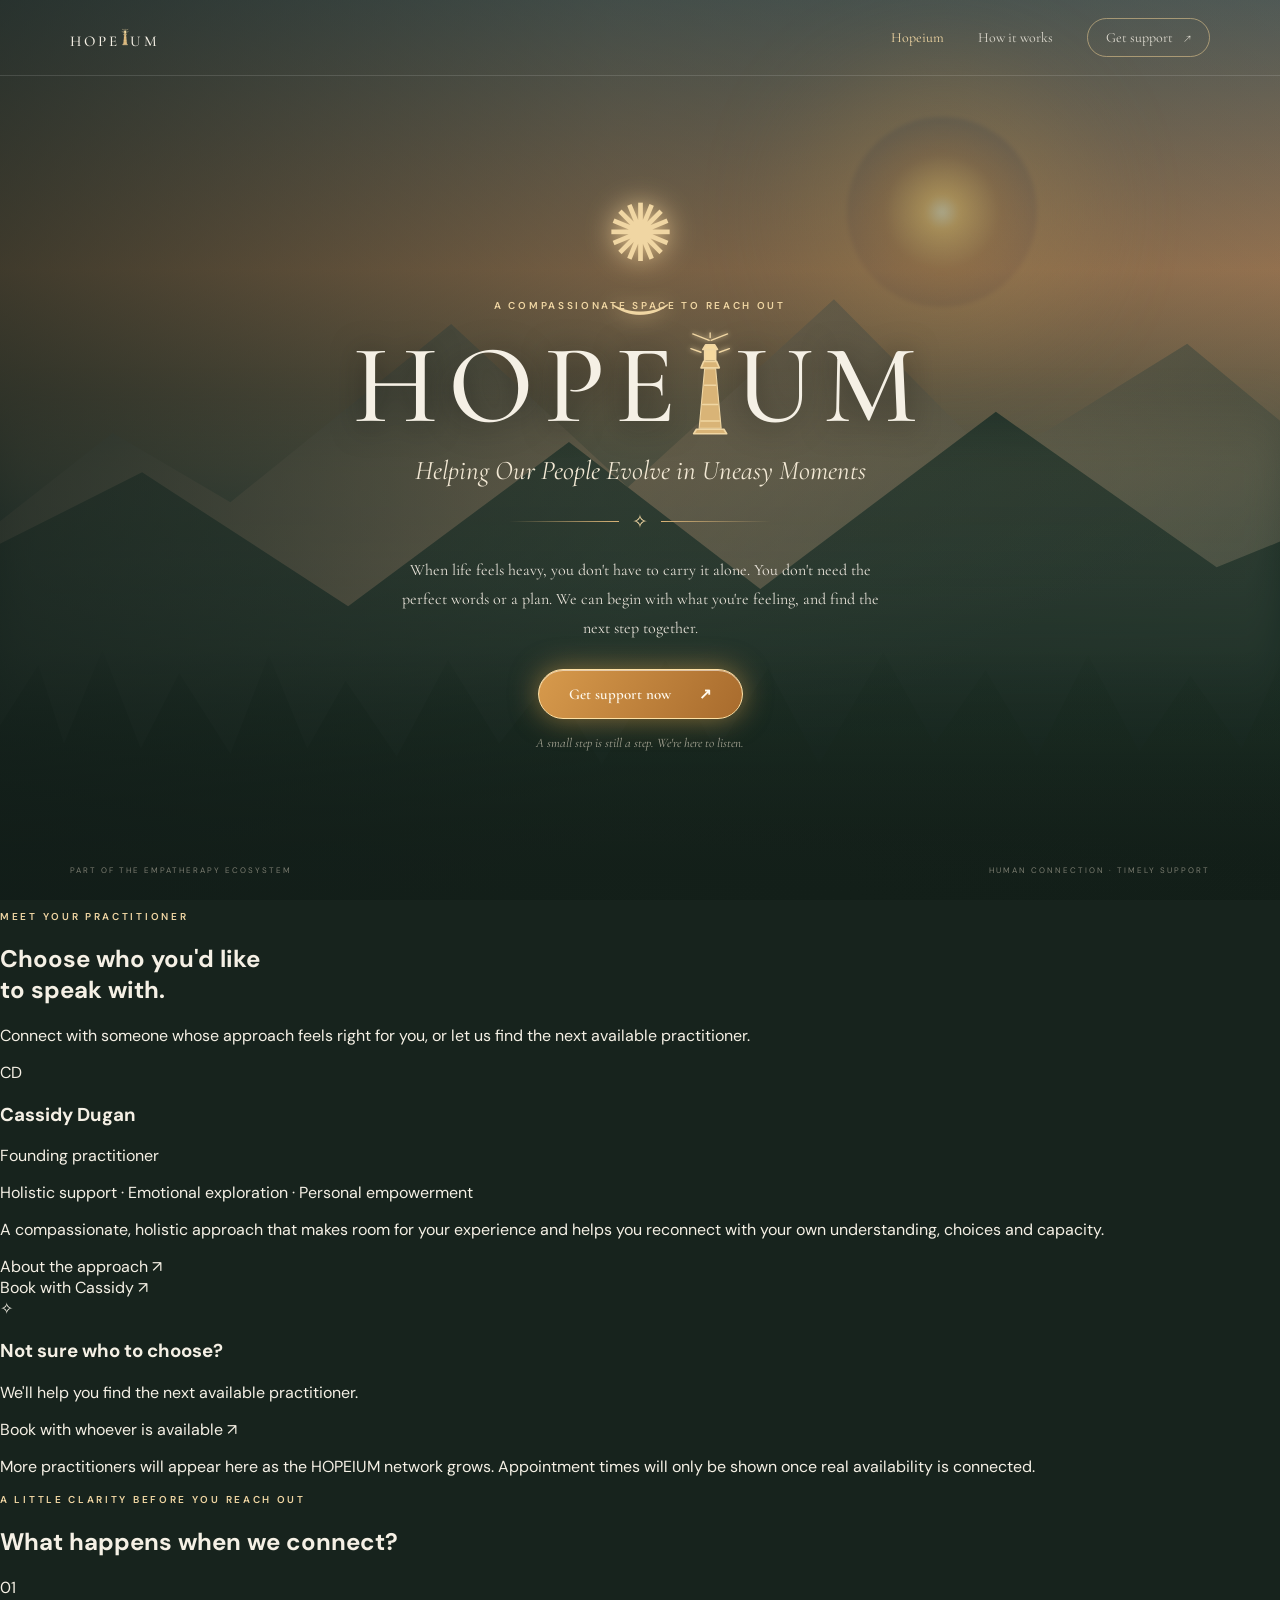
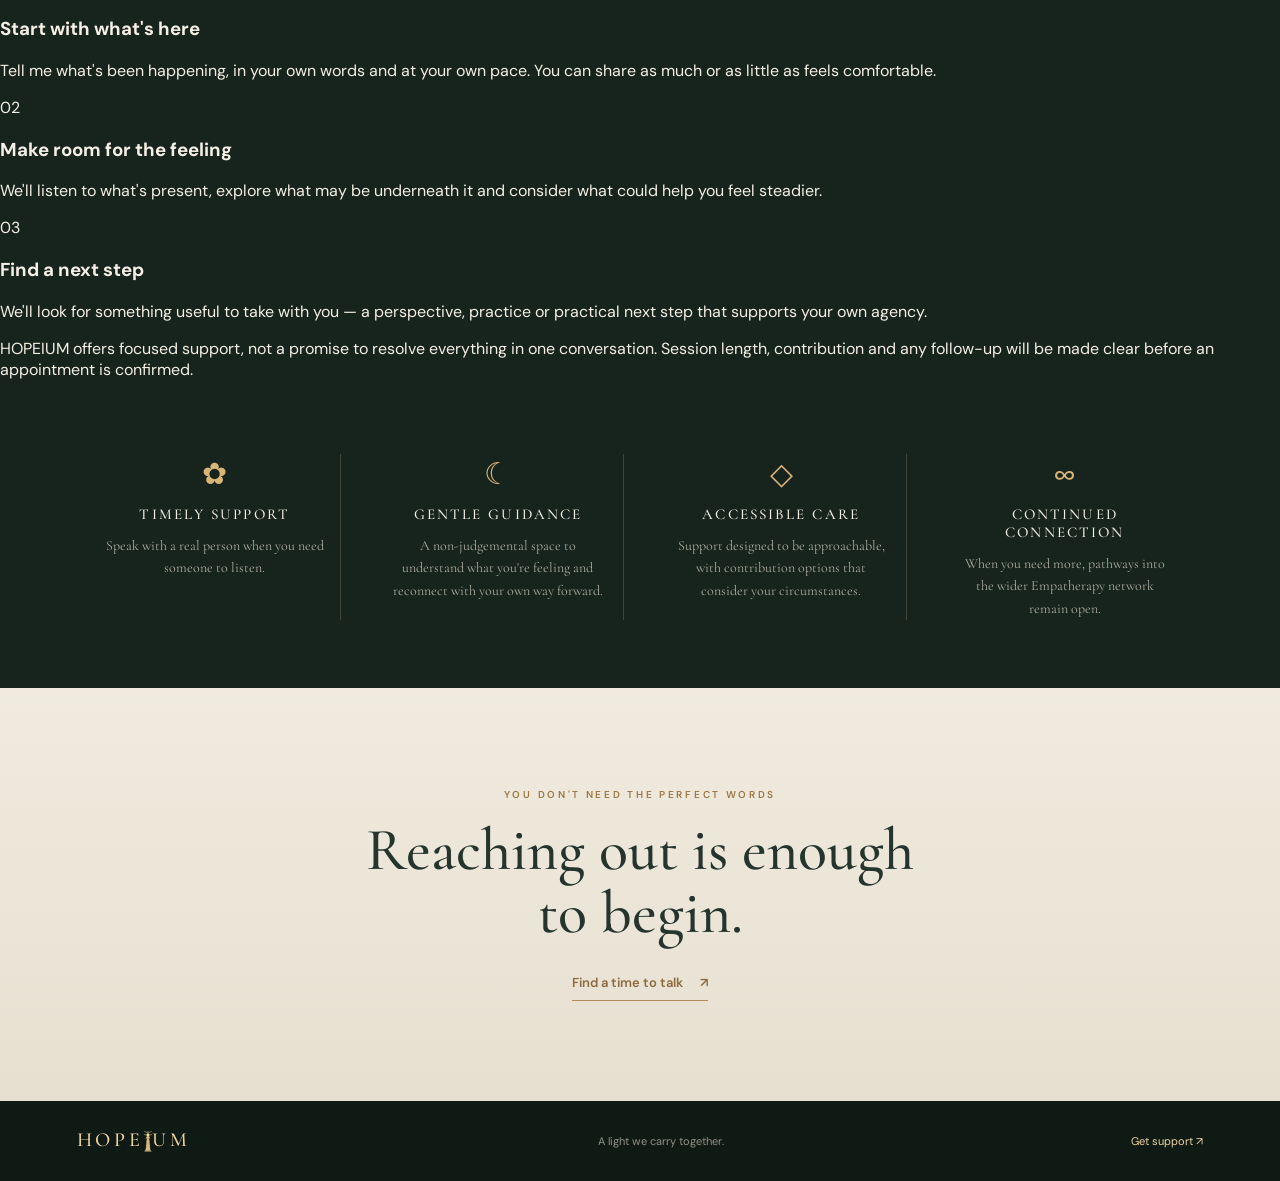
==== index.html @ 02aef80b "Replace practitioner feature with simple practitioner directory" ====
<!doctype html>
<html lang="en">
<head>
  <meta charset="utf-8"><meta name="viewport" content="width=device-width, initial-scale=1">
  <meta name="theme-color" content="#17231d">
  <meta name="description" content="HOPEIUM — Helping Our People Evolve in Uneasy Moments. A compassionate place to reach out for timely human support.">
  <title>HOPEIUM — Helping Our People Evolve in Uneasy Moments</title>
  <link rel="preconnect" href="https://fonts.googleapis.com"><link rel="preconnect" href="https://fonts.gstatic.com" crossorigin>
  <link href="https://fonts.googleapis.com/css2?family=DM+Sans:wght@400;500;600;700&family=Cormorant+Garamond:wght@400;500;600;700&display=swap" rel="stylesheet">
  <link rel="stylesheet" href="styles.css">
</head>
<body>
<header class="topbar">
  <a class="ecosystem" href="index.html" aria-label="HOPEIUM"><span class="brand-letters">HOPE</span><span class="lighthouse-i" role="img" aria-label="I represented by a lighthouse"><svg viewBox="0 0 44 112" aria-hidden="true" focusable="false"><path class="light-rays" d="M21 8L3 1M23 8L41 1M22 5V0"/><path class="tower" d="M16 39H28L34 104H10L16 39Z"/><path class="tower-detail" d="M16 57H28M14 78H30M12 96H32"/><path class="gallery" d="M12 38H32L29 31H15L12 38Z"/><path class="lantern" d="M16 30V18H28V30M14 18H30L27 13H17L14 18Z"/><path class="lantern-glow" d="M12 21L1 17M32 21L43 17"/><path class="base" d="M7 105H37L40 110H4L7 105Z"/></svg></span><span class="brand-letters">UM</span></a>
  <nav aria-label="Main navigation"><a class="active" href="index.html">Hopeium</a><a href="#how-it-helps">How it works</a><a href="support.html">Get support <span>↗</span></a></nav>
</header>
<main>
  <section class="hero">
    <div class="landscape" aria-hidden="true"><div class="sun"></div><div class="mountain mountain-back"></div><div class="mountain mountain-front"></div><div class="mist"></div><div class="forest"></div></div>
    <div class="hero-shade"></div>
    <div class="hero-content">
      <div class="hope-emblem" aria-hidden="true"><span class="emblem-rays">✺</span><span class="emblem-hands">⌒</span></div>
      <p class="overline">A compassionate space to reach out</p>
      <h1 class="hopeium-wordmark" aria-label="HOPEIUM">HOPE<span class="lighthouse-i" role="img" aria-label="I represented by a lighthouse"><svg viewBox="0 0 44 112" aria-hidden="true" focusable="false"><path class="light-rays" d="M21 8L3 1M23 8L41 1M22 5V0"/><path class="tower" d="M16 39H28L34 104H10L16 39Z"/><path class="tower-detail" d="M16 57H28M14 78H30M12 96H32"/><path class="gallery" d="M12 38H32L29 31H15L12 38Z"/><path class="lantern" d="M16 30V18H28V30M14 18H30L27 13H17L14 18Z"/><path class="lantern-glow" d="M12 21L1 17M32 21L43 17"/><path class="base" d="M7 105H37L40 110H4L7 105Z"/></svg></span>UM</h1>
      <p class="tagline">Helping Our People Evolve in Uneasy Moments</p>
      <div class="ornament"><span></span>✧<span></span></div>
      <p class="intro">When life feels heavy, you don't have to carry it alone. You don't need the perfect words or a plan. We can begin with what you're feeling, and find the next step together.</p>
      <a class="primary-button" href="support.html">Get support now <span>↗</span></a>
      <p class="gentle-note">A small step is still a step. We're here to listen.</p>
    </div>
    <div class="hero-foot"><span>PART OF THE EMPATHERAPY ECOSYSTEM</span><span>HUMAN CONNECTION · TIMELY SUPPORT</span></div>
  </section>
  <section class="practitioner-directory" id="practitioners">
    <div class="directory-heading">
      <p class="overline">Meet your practitioner</p>
      <h2>Choose who you'd like<br>to speak with.</h2>
      <p>Connect with someone whose approach feels right for you, or let us find the next available practitioner.</p>
    </div>
    <div class="practitioner-list">
      <article class="practitioner-card">
        <div class="practitioner-avatar" aria-hidden="true">CD</div>
        <div class="practitioner-details">
          <div class="practitioner-name-row"><h3>Cassidy Dugan</h3><span class="practitioner-status">Founding practitioner</span></div>
          <p class="practitioner-role">Holistic support · Emotional exploration · Personal empowerment</p>
          <p class="practitioner-bio">A compassionate, holistic approach that makes room for your experience and helps you reconnect with your own understanding, choices and capacity.</p>
          <a class="profile-link" href="support.html">About the approach <span>↗</span></a>
        </div>
        <div class="practitioner-actions">
          <a class="profile-book-button" href="booking.html?practitioner=cassidy">Book with Cassidy <span>↗</span></a>
        </div>
      </article>
    </div>
    <div class="directory-next">
      <div><span class="next-icon">✧</span><div><h3>Not sure who to choose?</h3><p>We'll help you find the next available practitioner.</p></div></div>
      <a class="next-button" href="booking.html?practitioner=next">Book with whoever is available <span>↗</span></a>
    </div>
    <p class="directory-note">More practitioners will appear here as the HOPEIUM network grows. Appointment times will only be shown once real availability is connected.</p>
  </section>
  <section class="what-to-expect">
    <p class="overline">A little clarity before you reach out</p><h2>What happens when we connect?</h2>
    <div class="expect-grid">
      <div><span>01</span><h3>Start with what's here</h3><p>Tell me what's been happening, in your own words and at your own pace. You can share as much or as little as feels comfortable.</p></div>
      <div><span>02</span><h3>Make room for the feeling</h3><p>We'll listen to what's present, explore what may be underneath it and consider what could help you feel steadier.</p></div>
      <div><span>03</span><h3>Find a next step</h3><p>We'll look for something useful to take with you — a perspective, practice or practical next step that supports your own agency.</p></div>
    </div>
    <p class="expect-note">HOPEIUM offers focused support, not a promise to resolve everything in one conversation. Session length, contribution and any follow-up will be made clear before an appointment is confirmed.</p>
  </section>
  <section class="essentials" id="how-it-helps">
    <div class="principle"><span class="principle-icon">✿</span><h2>Timely support</h2><p>Speak with a real person when you need someone to listen.</p></div>
    <div class="principle"><span class="principle-icon">☾</span><h2>Gentle guidance</h2><p>A non-judgemental space to understand what you're feeling and reconnect with your own way forward.</p></div>
    <div class="principle"><span class="principle-icon">◇</span><h2>Accessible care</h2><p>Support designed to be approachable, with contribution options that consider your circumstances.</p></div>
    <div class="principle"><span class="principle-icon">∞</span><h2>Continued connection</h2><p>When you need more, pathways into the wider Empatherapy network remain open.</p></div>
  </section>
  <section class="closing"><p class="overline">You don't need the perfect words</p><h2>Reaching out is enough<br>to begin.</h2><a href="support.html" class="text-link">Find a time to talk <span>↗</span></a></section>
</main>
<footer><a class="footer-brand" href="index.html" aria-label="HOPEIUM">HOPE<span class="lighthouse-i" role="img" aria-label="I represented by a lighthouse"><svg viewBox="0 0 44 112" aria-hidden="true" focusable="false"><path class="light-rays" d="M21 8L3 1M23 8L41 1M22 5V0"/><path class="tower" d="M16 39H28L34 104H10L16 39Z"/><path class="tower-detail" d="M16 57H28M14 78H30M12 96H32"/><path class="gallery" d="M12 38H32L29 31H15L12 38Z"/><path class="lantern" d="M16 30V18H28V30M14 18H30L27 13H17L14 18Z"/><path class="lantern-glow" d="M12 21L1 17M32 21L43 17"/><path class="base" d="M7 105H37L40 110H4L7 105Z"/></svg></span>UM</a><span>A light we carry together.</span><a href="support.html">Get support ↗</a></footer>
<script src="script.js"></script>
</body></html>
---- styles.css ----
:root{--night:#17231d;--night2:#202f27;--cream:#f5f0e5;--gold:#d9b477;--gold2:#f0d6a3;--ink:#25342d;--muted:#6d776e}*{box-sizing:border-box}html{scroll-behavior:smooth}body{margin:0;background:var(--night);color:var(--cream);font-family:"DM Sans",sans-serif}a{color:inherit;text-decoration:none}.topbar{height:76px;position:absolute;z-index:10;inset:0 0 auto;display:flex;align-items:center;justify-content:space-between;padding:0 5.5vw;border-bottom:1px solid #ffffff20}.ecosystem{display:flex;align-items:center;gap:12px;font:500 15px "Cormorant Garamond",serif;letter-spacing:.2em}.sun-mark{font-size:28px;color:var(--gold)}nav{display:flex;align-items:center;gap:34px;font:14px "Cormorant Garamond",serif}nav a{opacity:.85}nav a:hover,nav .active{color:var(--gold2);opacity:1}nav a:last-child{border:1px solid #e7c991aa;border-radius:30px;padding:10px 18px}nav a span{margin-left:8px}.hero{min-height:760px;height:100svh;max-height:980px;position:relative;display:grid;place-items:center;overflow:hidden;background:radial-gradient(ellipse at 66% 28%,#b77e4a 0,#52604d 24%,#26392e 52%,#17231d 80%)}.landscape{position:absolute;inset:0;overflow:hidden;background:linear-gradient(180deg,#6b7370 0%,#c18e62 30%,#435246 58%,#18271f 100%)}.sun{position:absolute;width:190px;height:190px;border-radius:50%;right:19%;top:13%;background:radial-gradient(circle,#fff2c7 0,#f6c879 13%,#e5a65e55 43%,transparent 72%);filter:blur(2px);box-shadow:0 0 100px 45px #efb96b55}.mountain{position:absolute;left:-5%;width:115%;height:55%;bottom:20%;clip-path:polygon(0 70%,12% 42%,20% 56%,35% 20%,47% 53%,61% 15%,72% 48%,85% 24%,100% 61%,100% 100%,0 100%)}.mountain-back{background:linear-gradient(140deg,#4e5b50,#8c795f 48%,#314338);opacity:.9}.mountain-front{bottom:12%;height:48%;clip-path:polygon(0 50%,14% 26%,28% 57%,43% 19%,56% 53%,72% 12%,87% 48%,100% 30%,100% 100%,0 100%);background:linear-gradient(150deg,#35483b,#1c3027 70%)}.mist{position:absolute;inset:43% 0 16%;background:linear-gradient(180deg,transparent,#e7d0a322 20%,#d5d0b31c 50%,transparent);filter:blur(18px)}.forest{position:absolute;bottom:0;left:0;right:0;height:29%;background:linear-gradient(0deg,#111d17 0%,#1c3024dd 62%,transparent);clip-path:polygon(0 33%,3% 10%,5% 40%,8% 4%,11% 42%,14% 13%,18% 44%,21% 6%,24% 42%,27% 16%,31% 45%,35% 8%,39% 40%,43% 15%,47% 48%,52% 8%,56% 43%,60% 11%,64% 48%,69% 5%,73% 40%,77% 12%,81% 45%,85% 6%,89% 43%,93% 14%,97% 42%,100% 10%,100% 100%,0 100%)}.hero-shade{position:absolute;inset:0;background:linear-gradient(90deg,#121d19b8,#17231d65 48%,#17231d36),linear-gradient(0deg,#111d17 0%,transparent 28%,#17231d22 100%)}.hero-content{position:relative;z-index:2;text-align:center;width:min(700px,88vw);padding:100px 0 70px}.hope-emblem{height:110px;display:flex;align-items:center;justify-content:center;position:relative;color:var(--gold2);margin-bottom:6px}.emblem-rays{font-size:80px;text-shadow:0 0 28px #f8d69b}.emblem-hands{position:absolute;top:58px;font-size:68px;transform:rotate(180deg);font-family:serif;text-shadow:0 0 20px #f8d69b}.overline{text-transform:uppercase;letter-spacing:.27em;font-size:10px;color:var(--gold2);font-weight:600}.hero h1{font:500 clamp(64px,10vw,112px)/.9 "Cormorant Garamond",serif;letter-spacing:.09em;margin:18px 0 10px;text-shadow:0 3px 30px #1118}.tagline{font:italic clamp(18px,2.6vw,27px) "Cormorant Garamond",serif;color:#f2e8d4;margin:0}.ornament{display:flex;align-items:center;justify-content:center;gap:13px;color:var(--gold2);margin:22px auto;font-size:19px}.ornament span{height:1px;width:110px;background:linear-gradient(90deg,transparent,var(--gold))}.ornament span:last-child{transform:rotate(180deg)}.intro{max-width:480px;margin:0 auto;color:#f7f1e7e8;font:16px/1.8 "Cormorant Garamond",serif}.primary-button{display:inline-flex;align-items:center;gap:28px;margin-top:27px;padding:15px 30px;border:1px solid #ffe0a3;border-radius:40px;background:linear-gradient(120deg,#d79a4c,#a86b2d);box-shadow:0 0 28px #e5a84d88,inset 0 1px #fff8;color:#fff9ed;font:600 15px "Cormorant Garamond",serif;transition:transform .2s,box-shadow .2s}.primary-button:hover{transform:translateY(-2px);box-shadow:0 0 38px #e5a84dbb}.primary-button span{font-family:sans-serif}.gentle-note{margin:16px 0 0;color:#eee5d1a8;font:italic 13px "Cormorant Garamond",serif}.hero-foot{position:absolute;bottom:25px;left:5.5vw;right:5.5vw;display:flex;justify-content:space-between;color:#f2e8d477;font-size:8px;letter-spacing:.25em}.essentials{background:var(--night);display:grid;grid-template-columns:repeat(4,1fr);padding:58px 7vw 68px;gap:32px}.principle{text-align:center;padding:0 16px;border-right:1px solid #e4c58b38}.principle:last-child{border:0}.principle-icon{color:var(--gold);font-size:30px}.principle h2{font:500 15px "Cormorant Garamond",serif;letter-spacing:.14em;text-transform:uppercase;margin:12px 0}.principle p{font:14px/1.6 "Cormorant Garamond",serif;color:#e9e3d4b8;max-width:230px;margin:auto}.closing{text-align:center;background:linear-gradient(180deg,#f0ebdf,#e7e0d1);color:var(--ink);padding:90px 20px 100px}.closing .overline{color:#9c7847}.closing h2{font:500 clamp(38px,5vw,60px)/1.05 "Cormorant Garamond",serif;margin:18px 0 26px}.text-link{display:inline-block;color:#8d693e;border-bottom:1px solid #b18a56;padding:0 0 9px;font:600 13px "DM Sans",sans-serif}.text-link span{margin-left:14px}footer{display:flex;align-items:center;justify-content:space-between;padding:27px 6vw;background:#101a15;color:#d8d0c0a8;font-size:11px}footer .footer-brand{font:500 20px "Cormorant Garamond",serif;letter-spacing:.18em;color:var(--gold2)}footer a:last-child{color:var(--gold2)}@media(max-width:700px){.topbar{height:68px;padding:0 5vw}.ecosystem{font-size:12px}nav{gap:14px;font-size:12px}nav a:nth-child(2){display:none}nav a:last-child{padding:9px 13px}.hero{min-height:720px}.hero-content{padding-top:95px}.hero h1{font-size:68px}.tagline{font-size:19px}.intro{font-size:15px;max-width:360px}.hero-foot{font-size:7px;letter-spacing:.13em;bottom:17px}.hero-foot span:last-child{display:none}.essentials{grid-template-columns:repeat(2,1fr);padding:42px 5vw;gap:30px 10px}.principle{border:0;padding:0 8px}.principle:nth-child(odd){border-right:1px solid #e4c58b38}.principle p{font-size:13px}footer{gap:14px;flex-wrap:wrap}footer span{order:3;width:100%}}@media(prefers-reduced-motion:reduce){html{scroll-behavior:auto}*{transition:none!important}}
/* The HOPEIUM "I" is a lighthouse: the letter becomes the brand's beacon. */
.hopeium-wordmark{display:flex;align-items:center;justify-content:center;gap:.015em;white-space:nowrap}
.lighthouse-i{display:inline-flex;align-items:center;justify-content:center;width:.36em;height:1.02em;margin:0 .025em;vertical-align:middle;transform:translateY(-.025em)}
.lighthouse-i svg{display:block;width:100%;height:100%;overflow:visible}
.lighthouse-i .tower{fill:#d9b477;stroke:#f0d6a3;stroke-width:1.2}
.lighthouse-i .tower-detail,.lighthouse-i .gallery,.lighthouse-i .lantern,.lighthouse-i .base{fill:none;stroke:#f0d6a3;stroke-width:1.8;stroke-linecap:round;stroke-linejoin:round}
.lighthouse-i .gallery,.lighthouse-i .base{fill:#d9b477}
.lighthouse-i .light-rays,.lighthouse-i .lantern-glow{fill:none;stroke:#f0d6a3;stroke-width:1.5;stroke-linecap:round;filter:drop-shadow(0 0 3px #f0d6a3)}
.lighthouse-i .lantern{fill:#f5d99f}
.footer-brand .lighthouse-i{height:1.2em;width:.4em}
@media(max-width:700px){.hopeium-wordmark{font-size:68px}.lighthouse-i{width:.36em}}

/* Compact header wordmark: lighthouse I slightly taller, with its base aligned to the lettering. */
.ecosystem{align-items:flex-end;gap:.015em;line-height:1}
.ecosystem .lighthouse-i{width:.42em;height:1.55em;margin:0 .015em -.015em;flex:0 0 auto}
.ecosystem .lighthouse-i svg{width:100%;height:100%;overflow:visible}

/* Unified HOPEIUM header symbol across every page: balanced spacing around the lighthouse I. */
.ecosystem{gap:0;letter-spacing:0;align-items:flex-end;line-height:1}
.ecosystem .brand-letters{letter-spacing:.2em}
.ecosystem .lighthouse-i{width:.42em;height:1.55em;margin:0 .12em -.015em;flex:0 0 auto}
.ecosystem .lighthouse-i svg{display:block;width:100%;height:100%;overflow:visible}
@media(max-width:700px){.ecosystem .lighthouse-i{height:1.55em;width:.42em;margin-left:.12em;margin-right:.12em}}
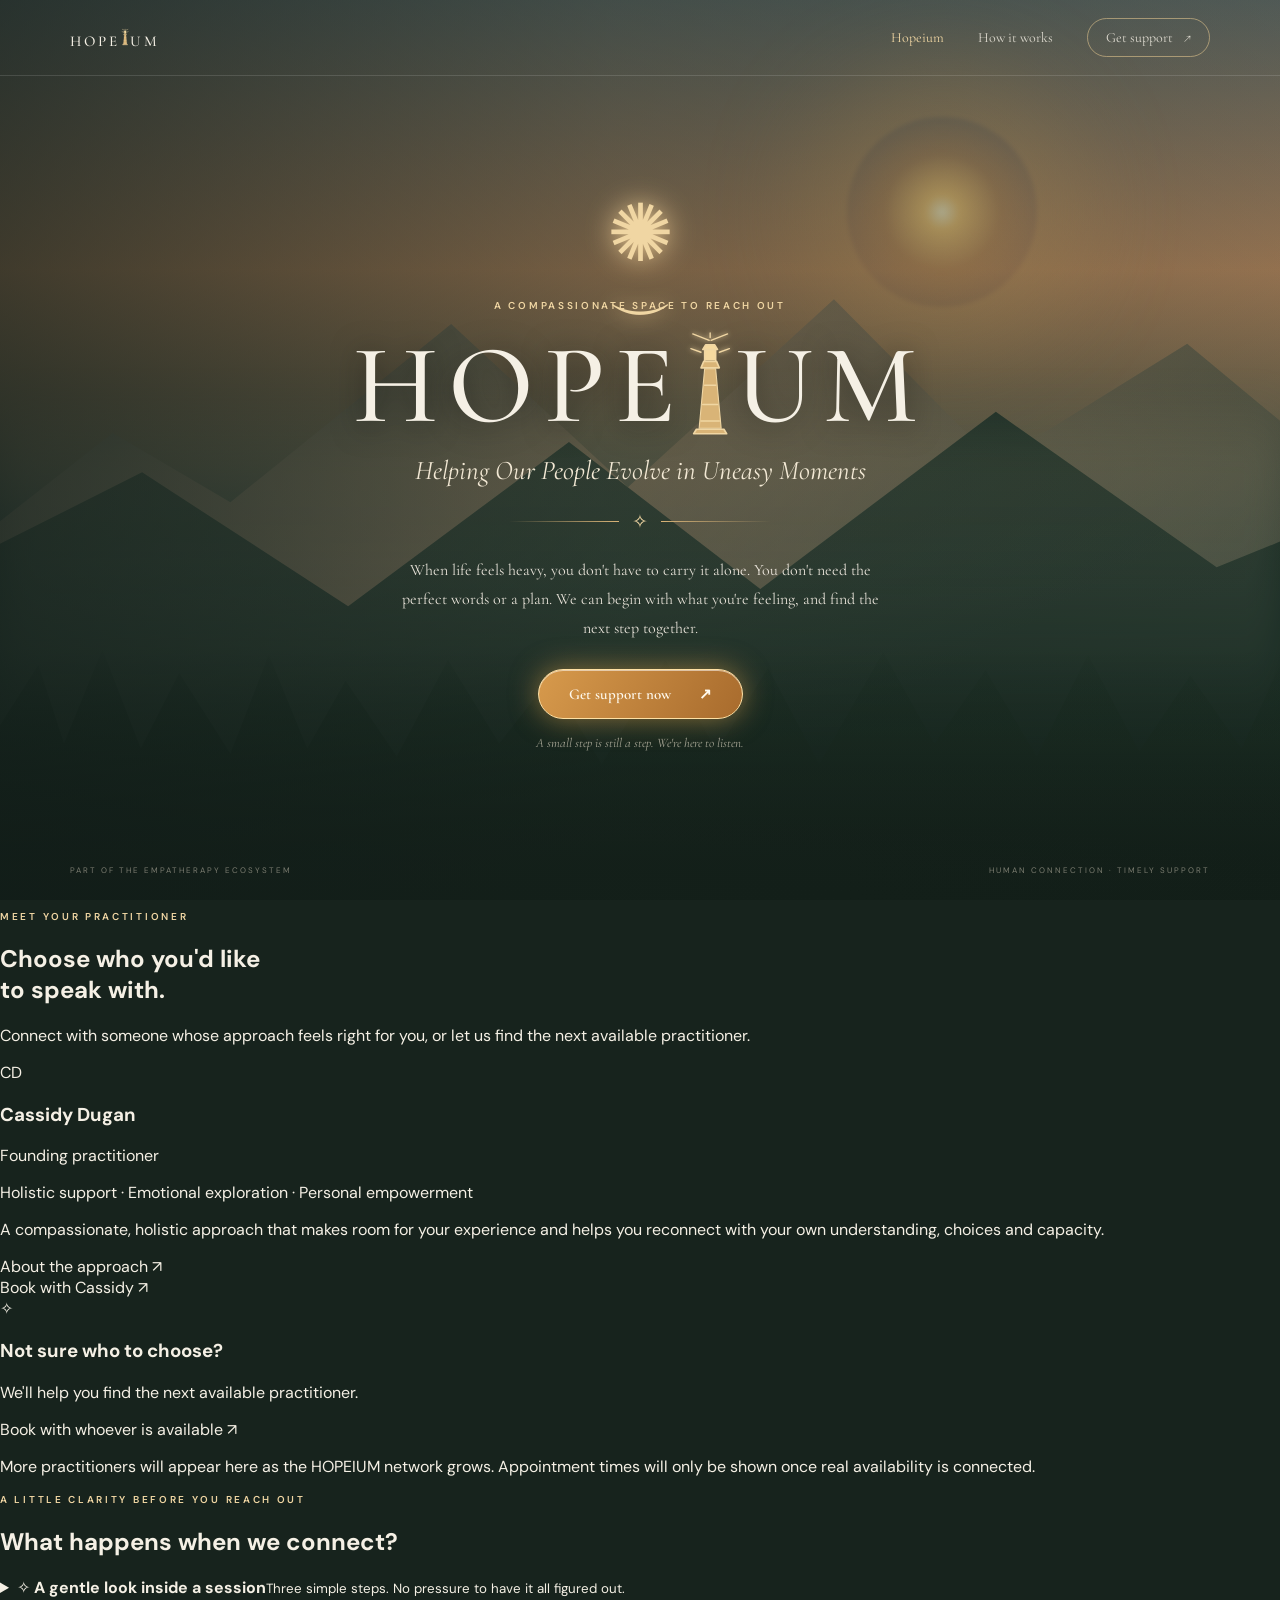
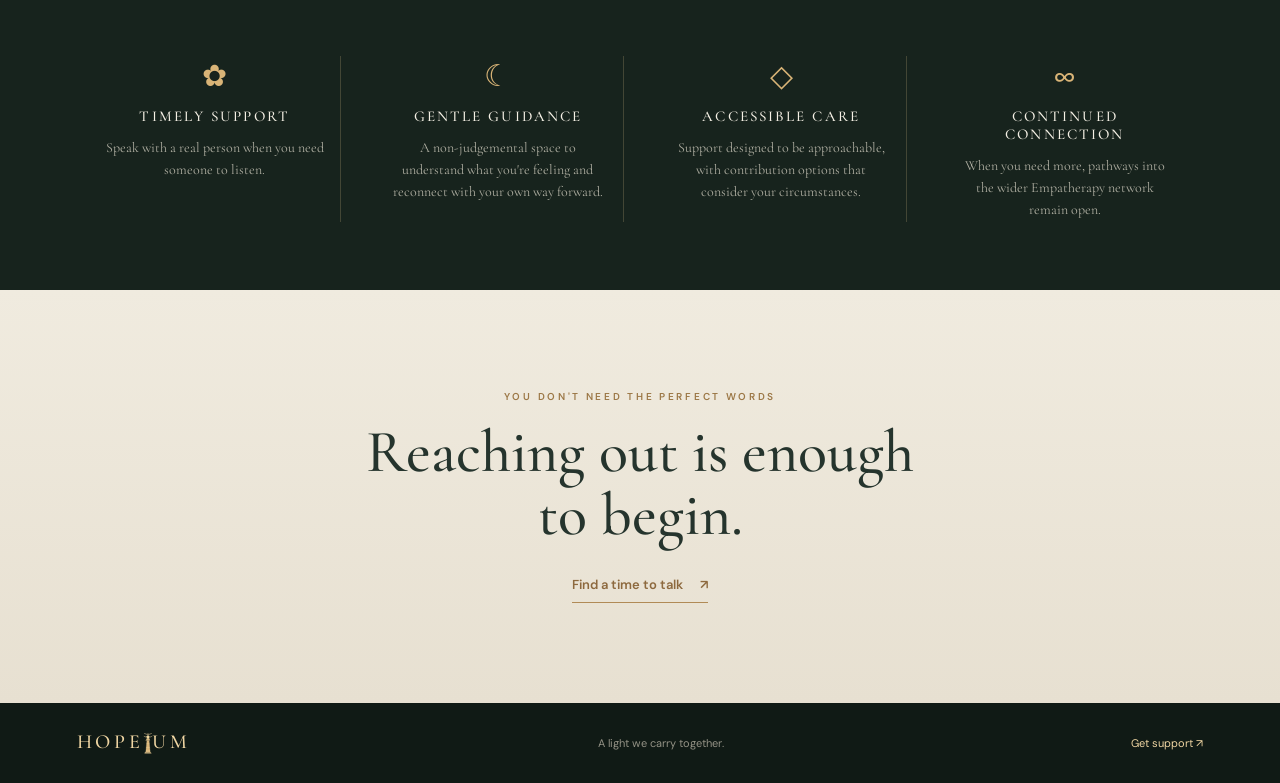
==== commit 487b4ec8: "Refine connection explanation into an accessible accordion" ====
--- a/index.html
+++ b/index.html
@@ -56,14 +56,24 @@
     </div>
     <p class="directory-note">More practitioners will appear here as the HOPEIUM network grows. Appointment times will only be shown once real availability is connected.</p>
   </section>
-  <section class="what-to-expect">
-    <p class="overline">A little clarity before you reach out</p><h2>What happens when we connect?</h2>
-    <div class="expect-grid">
-      <div><span>01</span><h3>Start with what's here</h3><p>Tell me what's been happening, in your own words and at your own pace. You can share as much or as little as feels comfortable.</p></div>
-      <div><span>02</span><h3>Make room for the feeling</h3><p>We'll listen to what's present, explore what may be underneath it and consider what could help you feel steadier.</p></div>
-      <div><span>03</span><h3>Find a next step</h3><p>We'll look for something useful to take with you — a perspective, practice or practical next step that supports your own agency.</p></div>
-    </div>
-    <p class="expect-note">HOPEIUM offers focused support, not a promise to resolve everything in one conversation. Session length, contribution and any follow-up will be made clear before an appointment is confirmed.</p>
+  <section class="what-to-expect" id="what-happens">
+    <p class="overline">A little clarity before you reach out</p>
+    <h2>What happens when we connect?</h2>
+    <details class="connection-accordion">
+      <summary>
+        <span class="accordion-symbol" aria-hidden="true">✧</span>
+        <span class="accordion-label"><strong>A gentle look inside a session</strong><small>Three simple steps. No pressure to have it all figured out.</small></span>
+        <span class="accordion-toggle" aria-hidden="true"><span></span><span></span></span>
+      </summary>
+      <div class="accordion-content">
+        <div class="expect-grid">
+          <div><span>01</span><h3>Start with what's here</h3><p>Tell me what's been happening, in your own words and at your own pace. You can share as much or as little as feels comfortable.</p></div>
+          <div><span>02</span><h3>Make room for the feeling</h3><p>We'll listen to what's present, explore what may be underneath it and consider what could help you feel steadier.</p></div>
+          <div><span>03</span><h3>Find a next step</h3><p>We'll look for something useful to take with you — a perspective, practice or practical next step that supports your own agency.</p></div>
+        </div>
+        <p class="expect-note">HOPEIUM offers focused support, not a promise to resolve everything in one conversation. Session length, contribution and any follow-up will be made clear before an appointment is confirmed.</p>
+      </div>
+    </details>
   </section>
   <section class="essentials" id="how-it-helps">
     <div class="principle"><span class="principle-icon">✿</span><h2>Timely support</h2><p>Speak with a real person when you need someone to listen.</p></div>
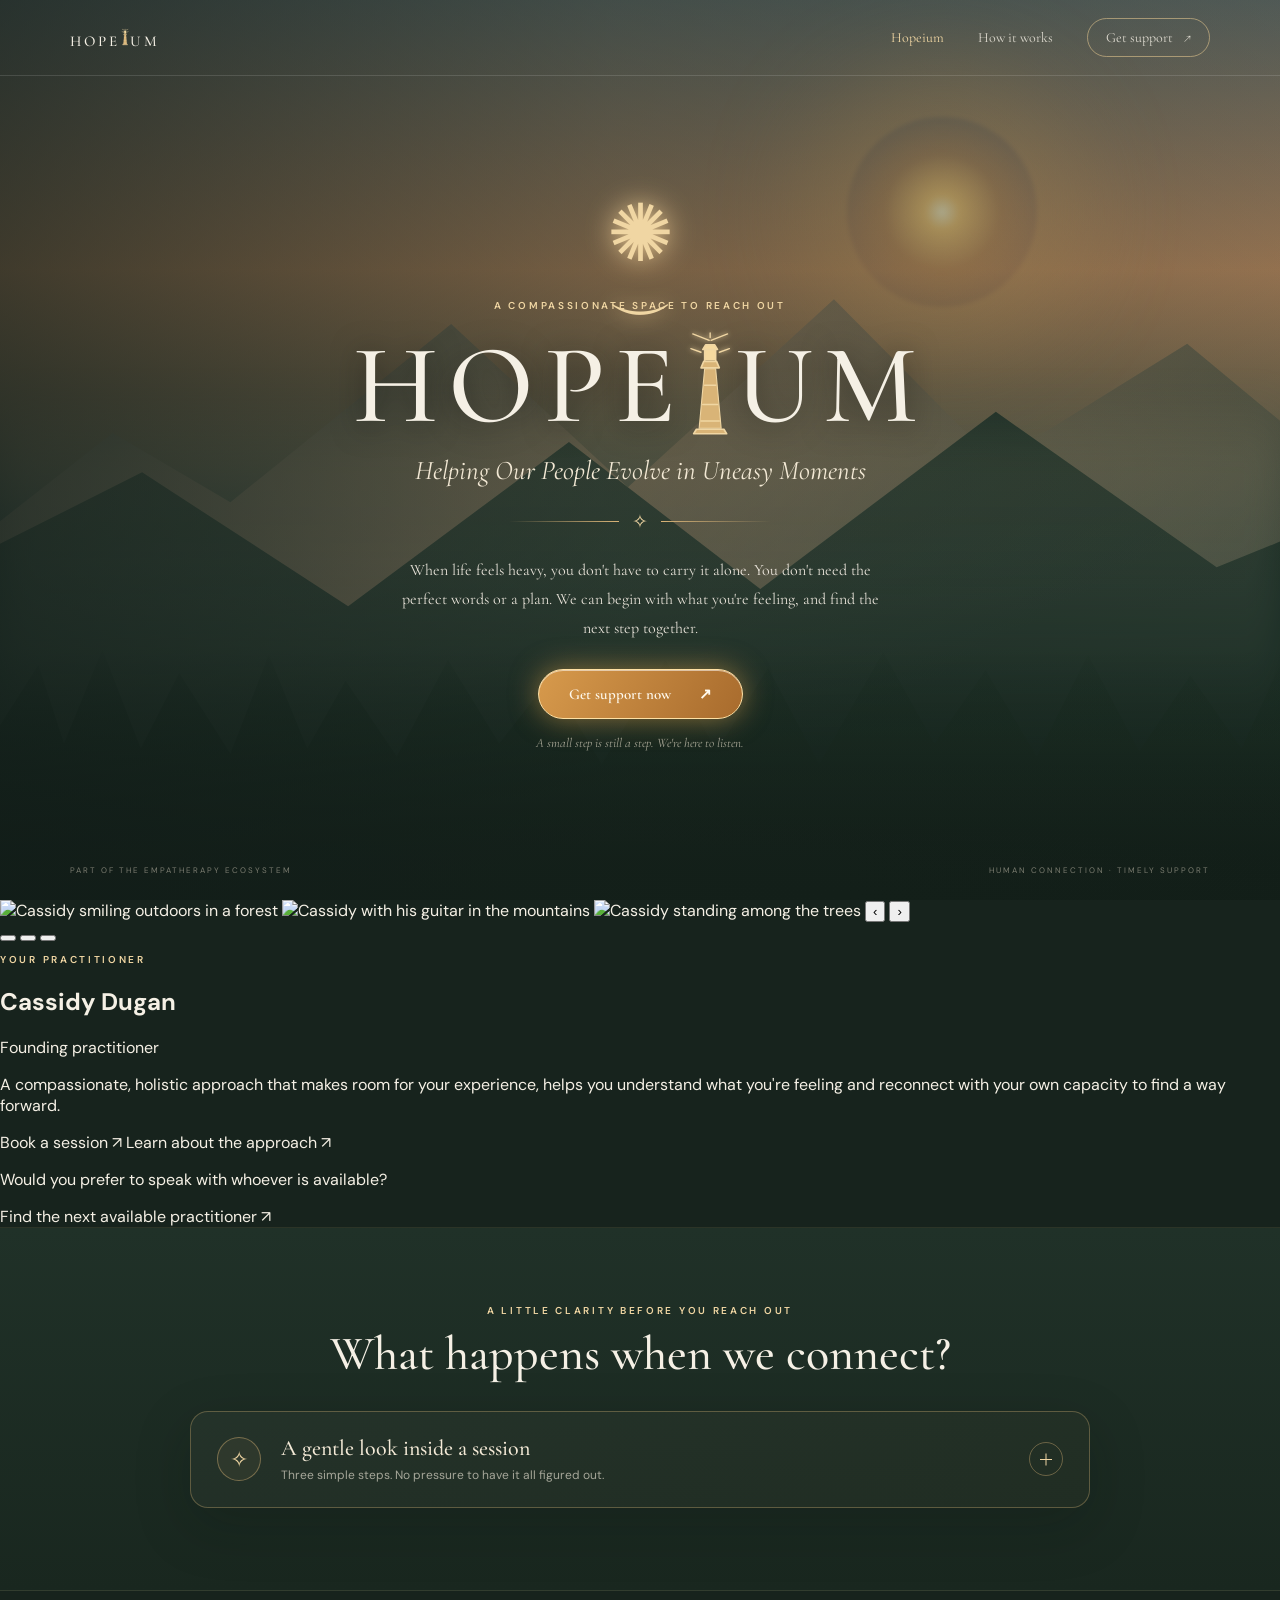
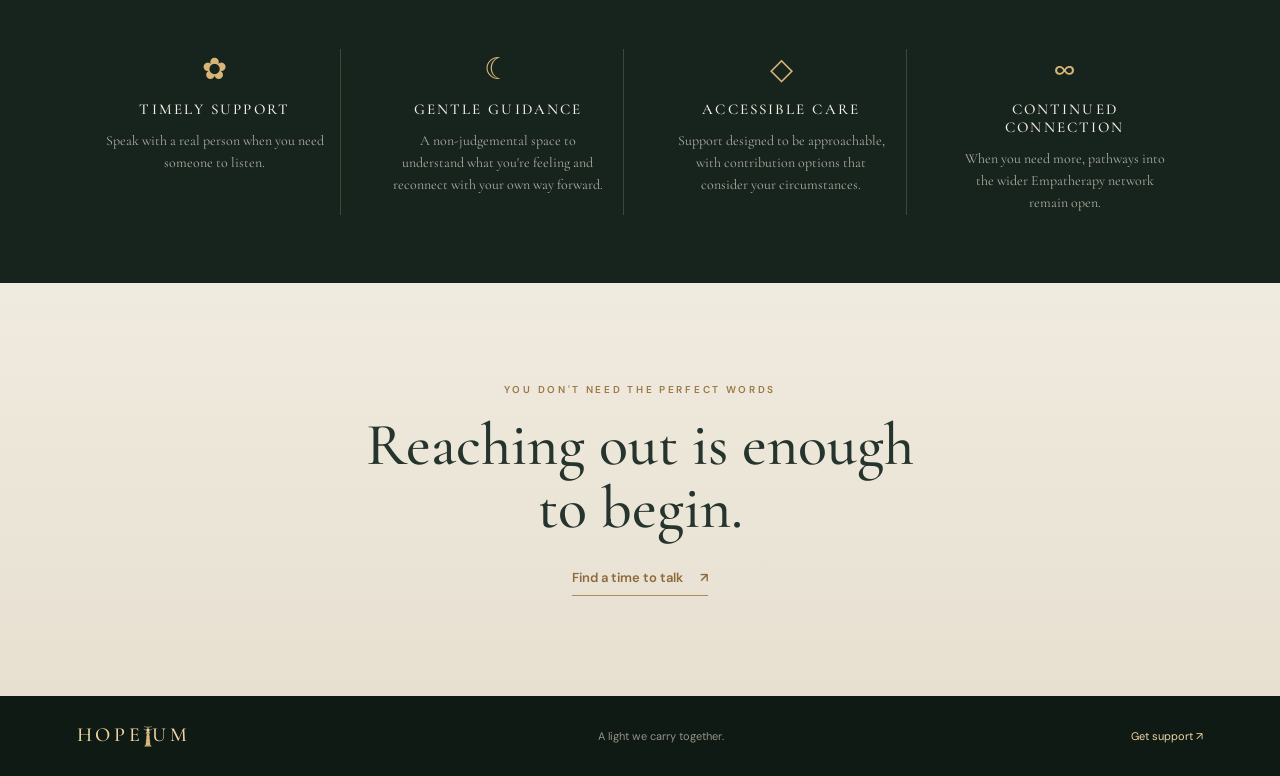
==== commit 4e08387f: "Simplify practitioner profile with personal photo carousel" ====
--- a/index.html
+++ b/index.html
@@ -31,30 +31,34 @@
     <div class="hero-foot"><span>PART OF THE EMPATHERAPY ECOSYSTEM</span><span>HUMAN CONNECTION · TIMELY SUPPORT</span></div>
   </section>
   <section class="practitioner-directory" id="practitioners">
-    <div class="directory-heading">
-      <p class="overline">Meet your practitioner</p>
-      <h2>Choose who you'd like<br>to speak with.</h2>
-      <p>Connect with someone whose approach feels right for you, or let us find the next available practitioner.</p>
-    </div>
-    <div class="practitioner-list">
-      <article class="practitioner-card">
-        <div class="practitioner-avatar" aria-hidden="true">CD</div>
-        <div class="practitioner-details">
-          <div class="practitioner-name-row"><h3>Cassidy Dugan</h3><span class="practitioner-status">Founding practitioner</span></div>
-          <p class="practitioner-role">Holistic support · Emotional exploration · Personal empowerment</p>
-          <p class="practitioner-bio">A compassionate, holistic approach that makes room for your experience and helps you reconnect with your own understanding, choices and capacity.</p>
-          <a class="profile-link" href="support.html">About the approach <span>↗</span></a>
+    <div class="practitioner-profile">
+      <div class="practitioner-gallery" aria-label="Photos of Cassidy">
+        <div class="gallery-frame">
+          <img class="gallery-image is-active" src="assets/cassidy-forest.jpg" alt="Cassidy smiling outdoors in a forest" loading="lazy">
+          <img class="gallery-image" src="assets/cassidy-guitar.jpg" alt="Cassidy with his guitar in the mountains" loading="lazy">
+          <img class="gallery-image" src="assets/cassidy-nature.jpg" alt="Cassidy standing among the trees" loading="lazy">
+          <button class="gallery-arrow gallery-prev" type="button" aria-label="Previous photo">‹</button>
+          <button class="gallery-arrow gallery-next" type="button" aria-label="Next photo">›</button>
+          <div class="gallery-dots" role="group" aria-label="Choose a photo">
+            <button class="gallery-dot is-active" type="button" aria-label="Show photo 1" aria-pressed="true"></button>
+            <button class="gallery-dot" type="button" aria-label="Show photo 2" aria-pressed="false"></button>
+            <button class="gallery-dot" type="button" aria-label="Show photo 3" aria-pressed="false"></button>
+          </div>
         </div>
-        <div class="practitioner-actions">
-          <a class="profile-book-button" href="booking.html?practitioner=cassidy">Book with Cassidy <span>↗</span></a>
-        </div>
-      </article>
+      </div>
+      <div class="practitioner-intro">
+        <p class="overline">Your practitioner</p>
+        <h2>Cassidy Dugan</h2>
+        <p class="practitioner-caption">Founding practitioner</p>
+        <p class="practitioner-bio">A compassionate, holistic approach that makes room for your experience, helps you understand what you're feeling and reconnect with your own capacity to find a way forward.</p>
+        <a class="profile-book-button" href="booking.html?practitioner=cassidy">Book a session <span>↗</span></a>
+        <a class="profile-link" href="support.html">Learn about the approach <span>↗</span></a>
+      </div>
     </div>
     <div class="directory-next">
-      <div><span class="next-icon">✧</span><div><h3>Not sure who to choose?</h3><p>We'll help you find the next available practitioner.</p></div></div>
-      <a class="next-button" href="booking.html?practitioner=next">Book with whoever is available <span>↗</span></a>
+      <p>Would you prefer to speak with whoever is available?</p>
+      <a class="next-button" href="booking.html?practitioner=next">Find the next available practitioner <span>↗</span></a>
     </div>
-    <p class="directory-note">More practitioners will appear here as the HOPEIUM network grows. Appointment times will only be shown once real availability is connected.</p>
   </section>
   <section class="what-to-expect" id="what-happens">
     <p class="overline">A little clarity before you reach out</p>
--- a/styles.css
+++ b/styles.css
@@ -22,3 +22,35 @@
 .ecosystem .lighthouse-i{width:.42em;height:1.55em;margin:0 .12em -.015em;flex:0 0 auto}
 .ecosystem .lighthouse-i svg{display:block;width:100%;height:100%;overflow:visible}
 @media(max-width:700px){.ecosystem .lighthouse-i{height:1.55em;width:.42em;margin-left:.12em;margin-right:.12em}}
+
+
+/* A calm, expandable explanation of the HOPEIUM connection experience. */
+.what-to-expect{background:linear-gradient(180deg,#203128 0%,#19271f 100%);padding:76px 8vw 82px;text-align:center;border-top:1px solid #d9b47718;border-bottom:1px solid #d9b47718}
+.what-to-expect>.overline{margin:0 0 12px}
+.what-to-expect>h2{font:500 clamp(34px,4.5vw,48px)/1.08 "Cormorant Garamond",serif;color:var(--cream);margin:0 0 30px}
+.connection-accordion{max-width:900px;margin:0 auto;text-align:left;border:1px solid #d9b47755;border-radius:18px;background:linear-gradient(120deg,#f5f0e509,#d9b47708);box-shadow:0 18px 55px #08120d35;overflow:hidden;transition:border-color .25s,background .25s}
+.connection-accordion[open]{border-color:#d9b4779c;background:linear-gradient(120deg,#f5f0e510,#d9b4770d)}
+.connection-accordion summary{list-style:none;cursor:pointer;display:flex;align-items:center;gap:20px;padding:23px 26px;min-height:94px;outline:none}
+.connection-accordion summary::-webkit-details-marker{display:none}
+.connection-accordion summary:focus-visible{outline:2px solid var(--gold2);outline-offset:-5px;border-radius:16px}
+.accordion-symbol{width:44px;height:44px;flex:0 0 44px;border:1px solid #d9b47770;border-radius:50%;display:grid;place-items:center;color:var(--gold2);font-size:22px;background:#d9b47710}
+.accordion-label{display:grid;gap:5px;flex:1}
+.accordion-label strong{font:500 22px "Cormorant Garamond",serif;color:#f4ead7}
+.accordion-label small{font:12px/1.5 "DM Sans",sans-serif;color:#e9e3d4a8}
+.accordion-toggle{width:34px;height:34px;flex:0 0 34px;border:1px solid #d9b47765;border-radius:50%;display:grid;place-items:center;position:relative;transition:transform .3s,background .3s}
+.accordion-toggle span{position:absolute;width:12px;height:1px;background:var(--gold2);transition:transform .3s}
+.accordion-toggle span:last-child{transform:rotate(90deg)}
+.connection-accordion[open] .accordion-toggle{transform:rotate(180deg);background:#d9b47718}
+.connection-accordion[open] .accordion-toggle span:last-child{transform:rotate(0)}
+.accordion-content{padding:0 27px 26px;animation:accordion-reveal .35s ease both}
+@keyframes accordion-reveal{from{opacity:0;transform:translateY(-7px)}to{opacity:1;transform:translateY(0)}}
+.expect-grid{display:grid;grid-template-columns:repeat(3,minmax(0,1fr));gap:0;border-top:1px solid #d9b47735;padding-top:26px}
+.expect-grid>div{padding:8px 24px 12px;border-right:1px solid #d9b47730}
+.expect-grid>div:first-child{padding-left:0}
+.expect-grid>div:last-child{border:0;padding-right:0}
+.expect-grid>div>span{font:italic 19px "Cormorant Garamond",serif;color:var(--gold)}
+.expect-grid h3{font:500 21px/1.1 "Cormorant Garamond",serif;color:#f1e6d2;margin:13px 0 9px}
+.expect-grid p{font:13px/1.75 "DM Sans",sans-serif;color:#e9e3d4b8;margin:0}
+.expect-note{max-width:690px;margin:23px auto 0;padding:15px 18px;border-left:2px solid #d9b47780;background:#d9b4770a;text-align:left;color:#e9e3d49c;font:12px/1.7 "DM Sans",sans-serif}
+@media(max-width:700px){.what-to-expect{padding:58px 5vw 62px}.what-to-expect>h2{margin-bottom:23px}.connection-accordion summary{gap:13px;padding:18px 16px;min-height:84px}.accordion-symbol{width:38px;height:38px;flex-basis:38px}.accordion-label strong{font-size:19px}.accordion-label small{font-size:11px}.accordion-content{padding:0 17px 19px}.expect-grid{grid-template-columns:1fr;gap:0;padding-top:13px}.expect-grid>div,.expect-grid>div:first-child,.expect-grid>div:last-child{padding:17px 2px;border-right:0;border-bottom:1px solid #d9b47730}.expect-grid>div:last-child{border-bottom:0}.expect-grid h3{margin:7px 0}.expect-note{margin-top:14px;padding:12px;font-size:11px}}
+@media(prefers-reduced-motion:reduce){.connection-accordion,.accordion-toggle,.accordion-toggle span{transition:none}.accordion-content{animation:none}}
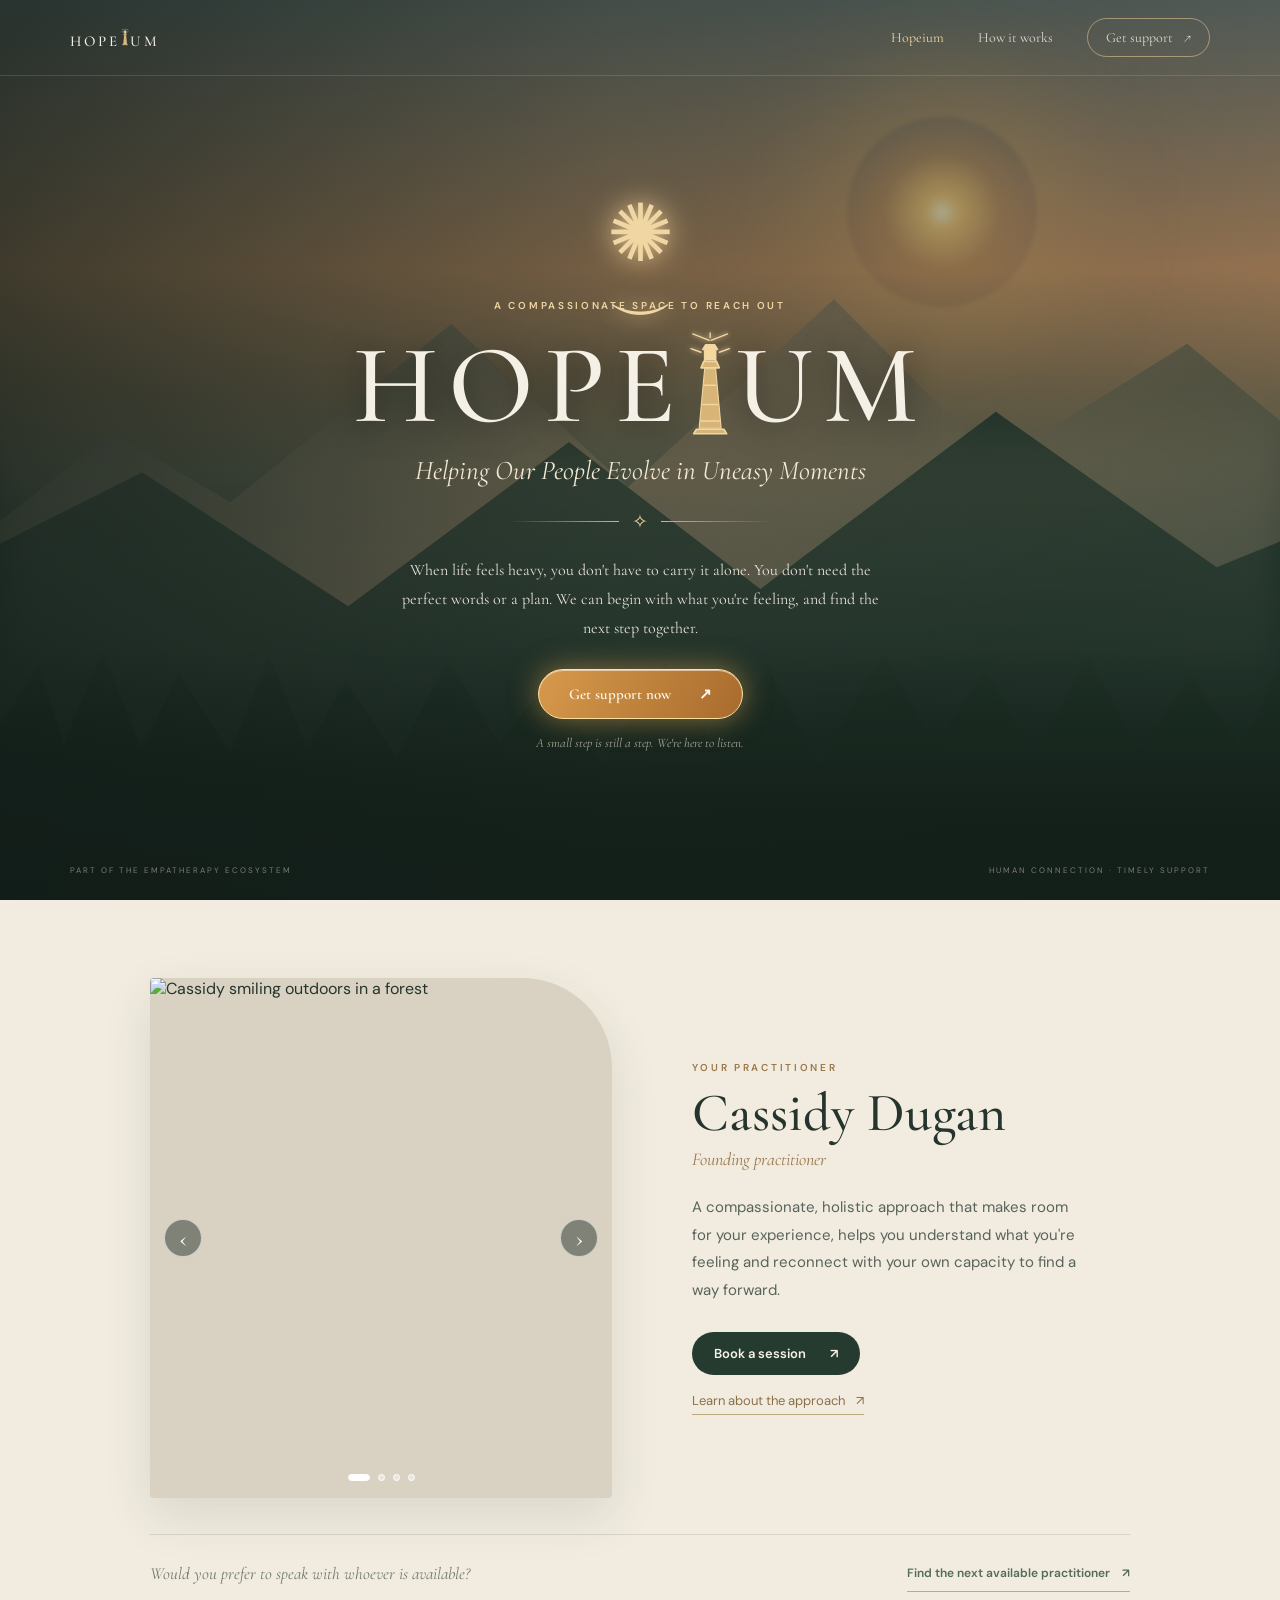
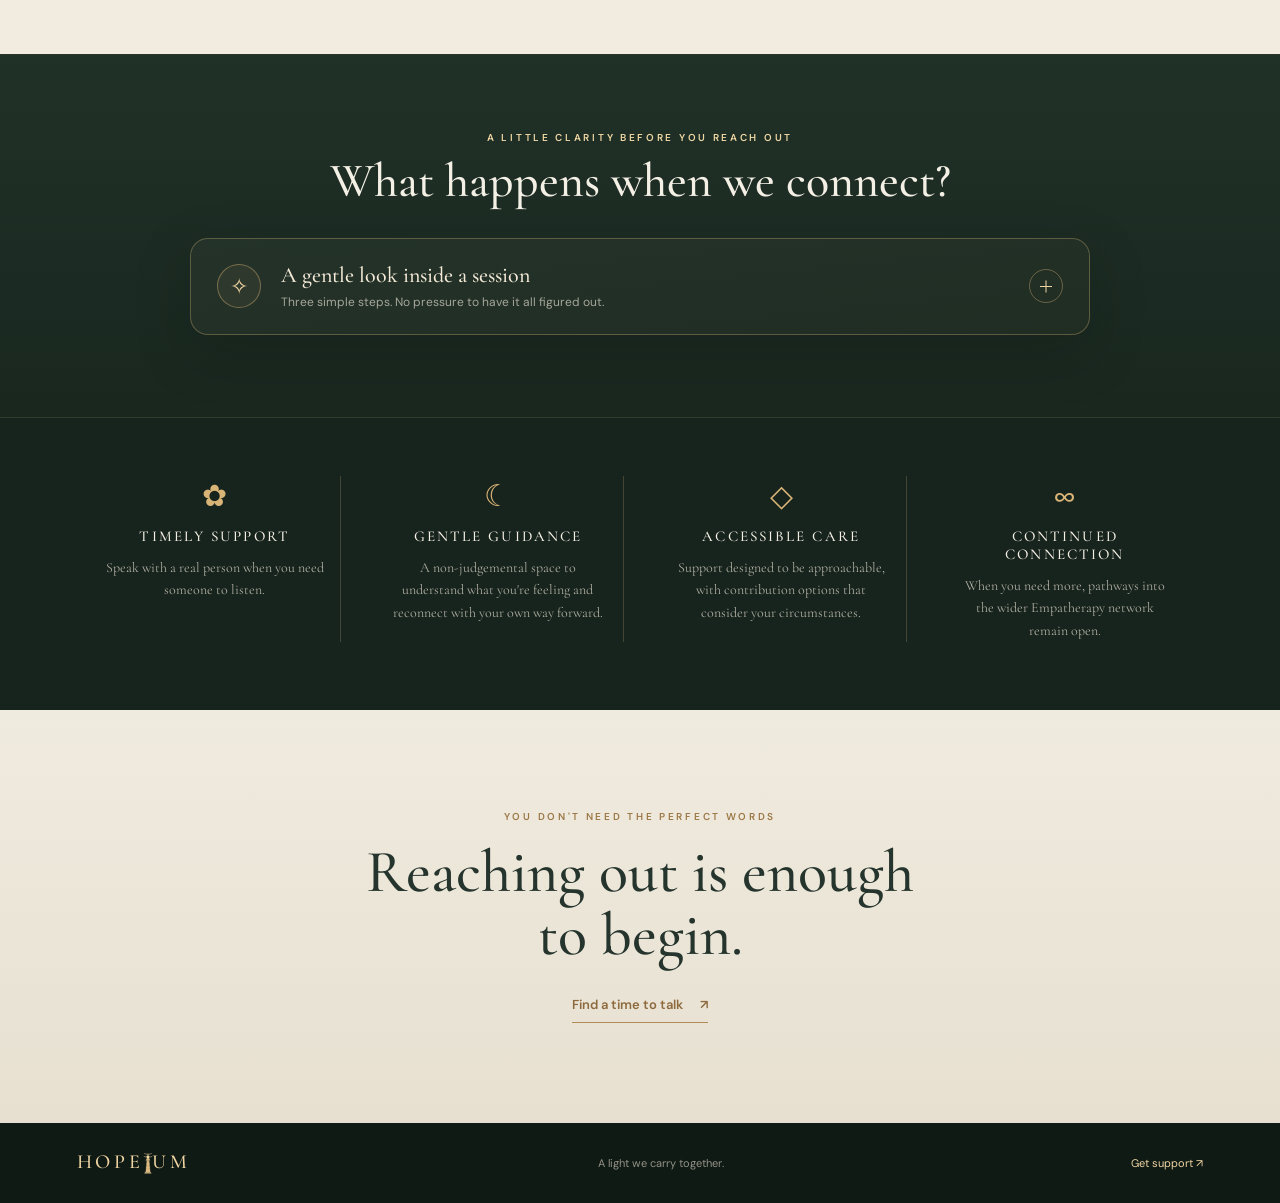
==== commit dde10c89: "Expand practitioner photo carousel to four images" ====
--- a/index.html
+++ b/index.html
@@ -36,6 +36,7 @@
         <div class="gallery-frame">
           <img class="gallery-image is-active" src="assets/cassidy-forest.jpg" alt="Cassidy smiling outdoors in a forest" loading="lazy">
           <img class="gallery-image" src="assets/cassidy-guitar.jpg" alt="Cassidy with his guitar in the mountains" loading="lazy">
+          <img class="gallery-image" src="assets/cassidy-mountains.jpg" alt="Cassidy relaxing outdoors with a mountain landscape behind him" loading="lazy">
           <img class="gallery-image" src="assets/cassidy-nature.jpg" alt="Cassidy standing among the trees" loading="lazy">
           <button class="gallery-arrow gallery-prev" type="button" aria-label="Previous photo">‹</button>
           <button class="gallery-arrow gallery-next" type="button" aria-label="Next photo">›</button>
@@ -43,6 +44,7 @@
             <button class="gallery-dot is-active" type="button" aria-label="Show photo 1" aria-pressed="true"></button>
             <button class="gallery-dot" type="button" aria-label="Show photo 2" aria-pressed="false"></button>
             <button class="gallery-dot" type="button" aria-label="Show photo 3" aria-pressed="false"></button>
+            <button class="gallery-dot" type="button" aria-label="Show photo 4" aria-pressed="false"></button>
           </div>
         </div>
       </div>
--- a/styles.css
+++ b/styles.css
@@ -54,3 +54,32 @@
 .expect-note{max-width:690px;margin:23px auto 0;padding:15px 18px;border-left:2px solid #d9b47780;background:#d9b4770a;text-align:left;color:#e9e3d49c;font:12px/1.7 "DM Sans",sans-serif}
 @media(max-width:700px){.what-to-expect{padding:58px 5vw 62px}.what-to-expect>h2{margin-bottom:23px}.connection-accordion summary{gap:13px;padding:18px 16px;min-height:84px}.accordion-symbol{width:38px;height:38px;flex-basis:38px}.accordion-label strong{font-size:19px}.accordion-label small{font-size:11px}.accordion-content{padding:0 17px 19px}.expect-grid{grid-template-columns:1fr;gap:0;padding-top:13px}.expect-grid>div,.expect-grid>div:first-child,.expect-grid>div:last-child{padding:17px 2px;border-right:0;border-bottom:1px solid #d9b47730}.expect-grid>div:last-child{border-bottom:0}.expect-grid h3{margin:7px 0}.expect-note{margin-top:14px;padding:12px;font-size:11px}}
 @media(prefers-reduced-motion:reduce){.connection-accordion,.accordion-toggle,.accordion-toggle span{transition:none}.accordion-content{animation:none}}
+
+
+/* A quieter, human-first practitioner introduction. */
+.practitioner-directory{background:#f1ecdf;color:#25342d;padding:78px 8vw 62px}
+.practitioner-profile{max-width:980px;margin:0 auto;display:grid;grid-template-columns:minmax(0,1.03fr) minmax(280px,.97fr);align-items:center;gap:clamp(34px,6vw,76px)}
+.practitioner-gallery{min-width:0}
+.gallery-frame{position:relative;aspect-ratio:4/4.5;max-height:520px;overflow:hidden;border-radius:4px 90px 4px 4px;background:#d9d2c2;box-shadow:0 18px 50px #27382c1c}
+.gallery-image{position:absolute;inset:0;width:100%;height:100%;object-fit:cover;object-position:center 38%;opacity:0;transform:scale(1.025);transition:opacity .55s ease,transform 1.1s ease}
+.gallery-image.is-active{opacity:1;transform:scale(1)}
+.gallery-arrow{position:absolute;top:50%;transform:translateY(-50%);width:38px;height:38px;border:1px solid #fff9;background:#17231d75;color:#fff;border-radius:50%;font:28px/1 "Cormorant Garamond",serif;display:grid;place-items:center;cursor:pointer;backdrop-filter:blur(8px);transition:background .2s}
+.gallery-arrow:hover{background:#17231dd9}
+.gallery-prev{left:14px}.gallery-next{right:14px}
+.gallery-dots{position:absolute;left:0;right:0;bottom:17px;display:flex;justify-content:center;gap:8px}
+.gallery-dot{width:7px;height:7px;padding:0;border:1px solid #fff;background:#ffffff70;border-radius:50%;cursor:pointer;transition:width .25s,background .25s}
+.gallery-dot.is-active{width:22px;border-radius:8px;background:#fff}
+.practitioner-intro{padding:10px 0}
+.practitioner-intro .overline{color:#9b784b;margin:0 0 12px}
+.practitioner-intro h2{font:500 clamp(38px,4.5vw,54px)/1 "Cormorant Garamond",serif;color:#25342d;margin:0 0 8px}
+.practitioner-caption{font:italic 18px "Cormorant Garamond",serif;color:#9b784b;margin:0 0 24px}
+.practitioner-intro .practitioner-bio{max-width:390px;font:15px/1.85 "DM Sans",sans-serif;color:#58645b;margin:0 0 27px}
+.practitioner-intro .profile-book-button{display:inline-flex;align-items:center;gap:24px;padding:13px 22px;border-radius:30px;background:#263b30;color:#f8f1e4;font:600 13px "DM Sans",sans-serif;transition:background .2s,transform .2s}
+.practitioner-intro .profile-book-button:hover{background:#3b5746;transform:translateY(-2px)}
+.practitioner-intro .profile-link{display:block;width:max-content;margin-top:17px;color:#8b704b;font:13px "DM Sans",sans-serif;border-bottom:1px solid #bda77e;padding-bottom:5px}
+.practitioner-intro .profile-link span{margin-left:8px}
+.practitioner-directory .directory-next{max-width:980px;margin:36px auto 0;padding:20px 0 0;border-top:1px solid #25342d20;display:flex;align-items:center;justify-content:space-between;gap:20px}
+.practitioner-directory .directory-next p{margin:0;color:#72796f;font:italic 17px "Cormorant Garamond",serif}
+.practitioner-directory .next-button{display:inline-flex;align-items:center;gap:12px;padding:10px 0;color:#536b5a;font:600 12px "DM Sans",sans-serif;border-bottom:1px solid #a9b09f}
+@media(max-width:720px){.practitioner-directory{padding:56px 6vw 44px}.practitioner-profile{grid-template-columns:1fr;gap:25px;max-width:480px}.gallery-frame{aspect-ratio:4/4.1;max-height:470px;border-top-right-radius:68px}.practitioner-intro{padding:0 2px}.practitioner-intro h2{font-size:43px}.practitioner-intro .practitioner-bio{font-size:14px;margin-bottom:22px}.practitioner-directory .directory-next{max-width:480px;margin-top:29px;align-items:flex-start;flex-direction:column;gap:10px}.practitioner-directory .directory-next p{font-size:16px}}
+@media(prefers-reduced-motion:reduce){.gallery-image,.gallery-arrow,.gallery-dot{transition:none}}
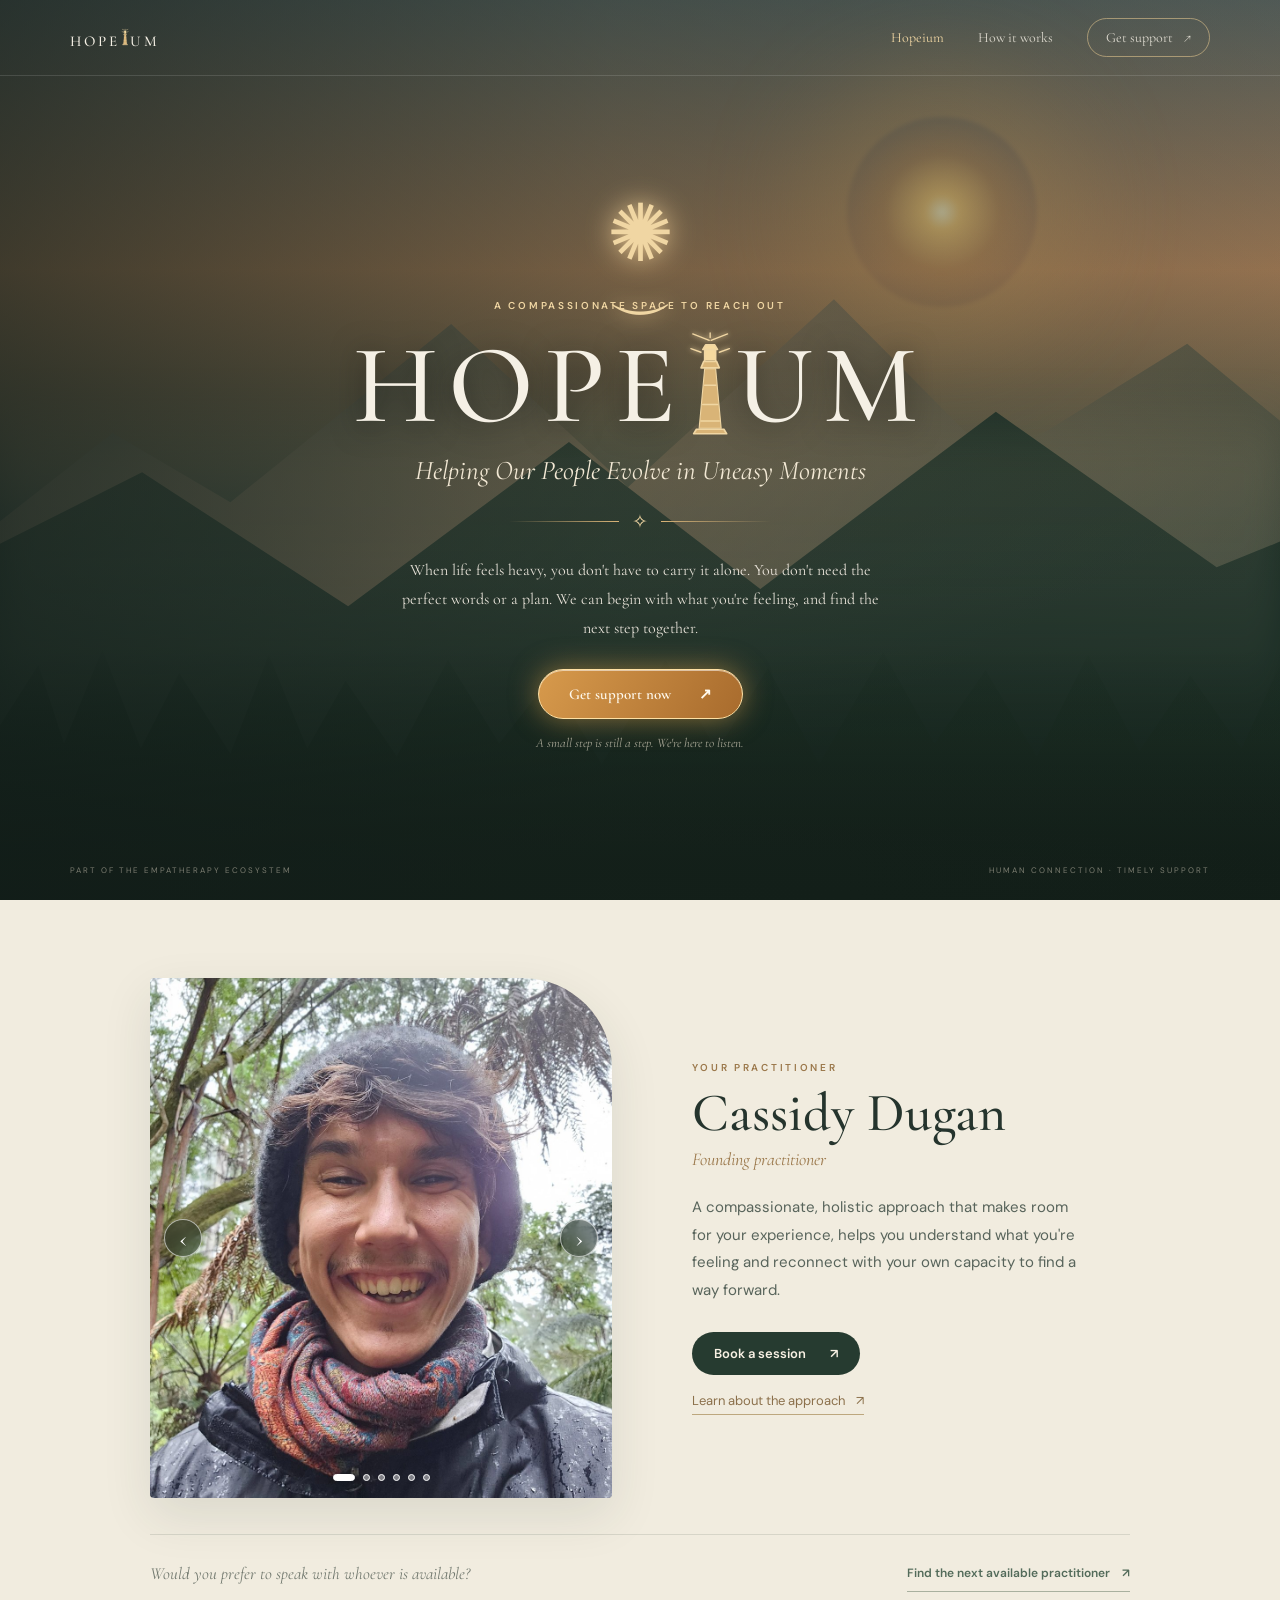
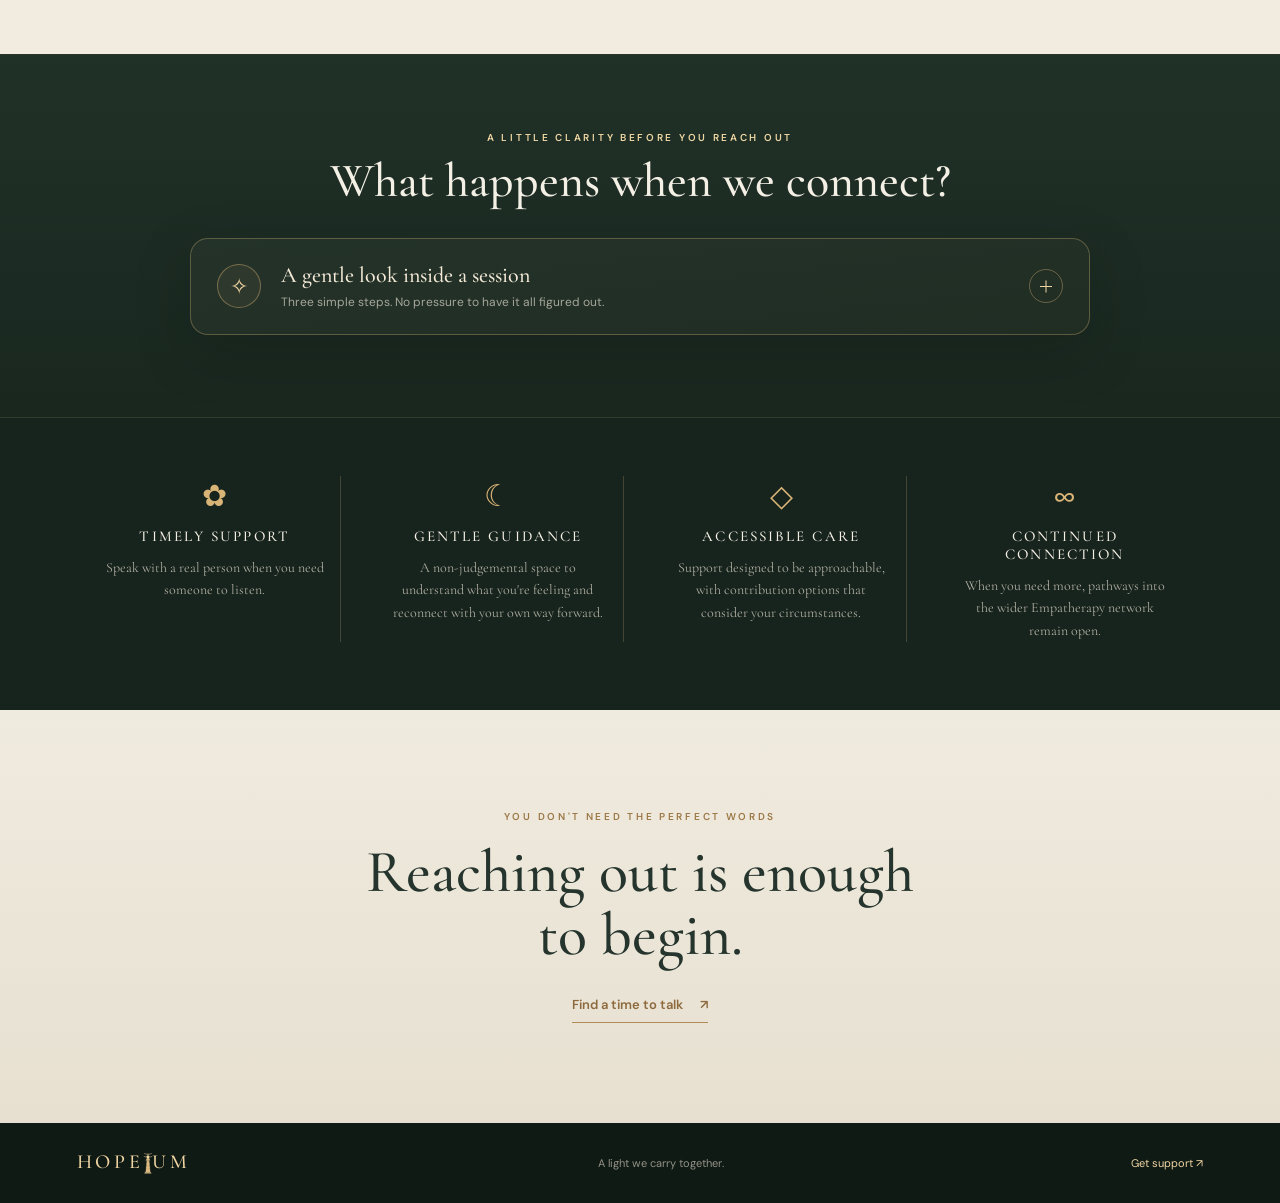
==== commit 3a70ae95: "Expand practitioner carousel to all six personal photos" ====
--- a/index.html
+++ b/index.html
@@ -35,9 +35,11 @@
       <div class="practitioner-gallery" aria-label="Photos of Cassidy">
         <div class="gallery-frame">
           <img class="gallery-image is-active" src="assets/cassidy-forest.jpg" alt="Cassidy smiling outdoors in a forest" loading="lazy">
-          <img class="gallery-image" src="assets/cassidy-guitar.jpg" alt="Cassidy with his guitar in the mountains" loading="lazy">
-          <img class="gallery-image" src="assets/cassidy-mountains.jpg" alt="Cassidy relaxing outdoors with a mountain landscape behind him" loading="lazy">
-          <img class="gallery-image" src="assets/cassidy-nature.jpg" alt="Cassidy standing among the trees" loading="lazy">
+          <img class="gallery-image" src="assets/cassidy-guitar.jpg" alt="Cassidy with his guitar" loading="lazy">
+          <img class="gallery-image" src="assets/cassidy-travel.jpg" alt="Cassidy travelling and exploring" loading="lazy">
+          <img class="gallery-image" src="assets/cassidy-dance.jpg" alt="Cassidy dancing" loading="lazy">
+          <img class="gallery-image" src="assets/cassidy-pysch.jpg" alt="Cassidy in a reflective, personal moment" loading="lazy">
+          <img class="gallery-image" src="assets/cassidy-nature.jpg" alt="Cassidy spending time in nature" loading="lazy">
           <button class="gallery-arrow gallery-prev" type="button" aria-label="Previous photo">‹</button>
           <button class="gallery-arrow gallery-next" type="button" aria-label="Next photo">›</button>
           <div class="gallery-dots" role="group" aria-label="Choose a photo">
@@ -45,8 +47,9 @@
             <button class="gallery-dot" type="button" aria-label="Show photo 2" aria-pressed="false"></button>
             <button class="gallery-dot" type="button" aria-label="Show photo 3" aria-pressed="false"></button>
             <button class="gallery-dot" type="button" aria-label="Show photo 4" aria-pressed="false"></button>
-          </div>
-        </div>
+            <button class="gallery-dot" type="button" aria-label="Show photo 5" aria-pressed="false"></button>
+            <button class="gallery-dot" type="button" aria-label="Show photo 6" aria-pressed="false"></button>
+          </div>        </div>
       </div>
       <div class="practitioner-intro">
         <p class="overline">Your practitioner</p>
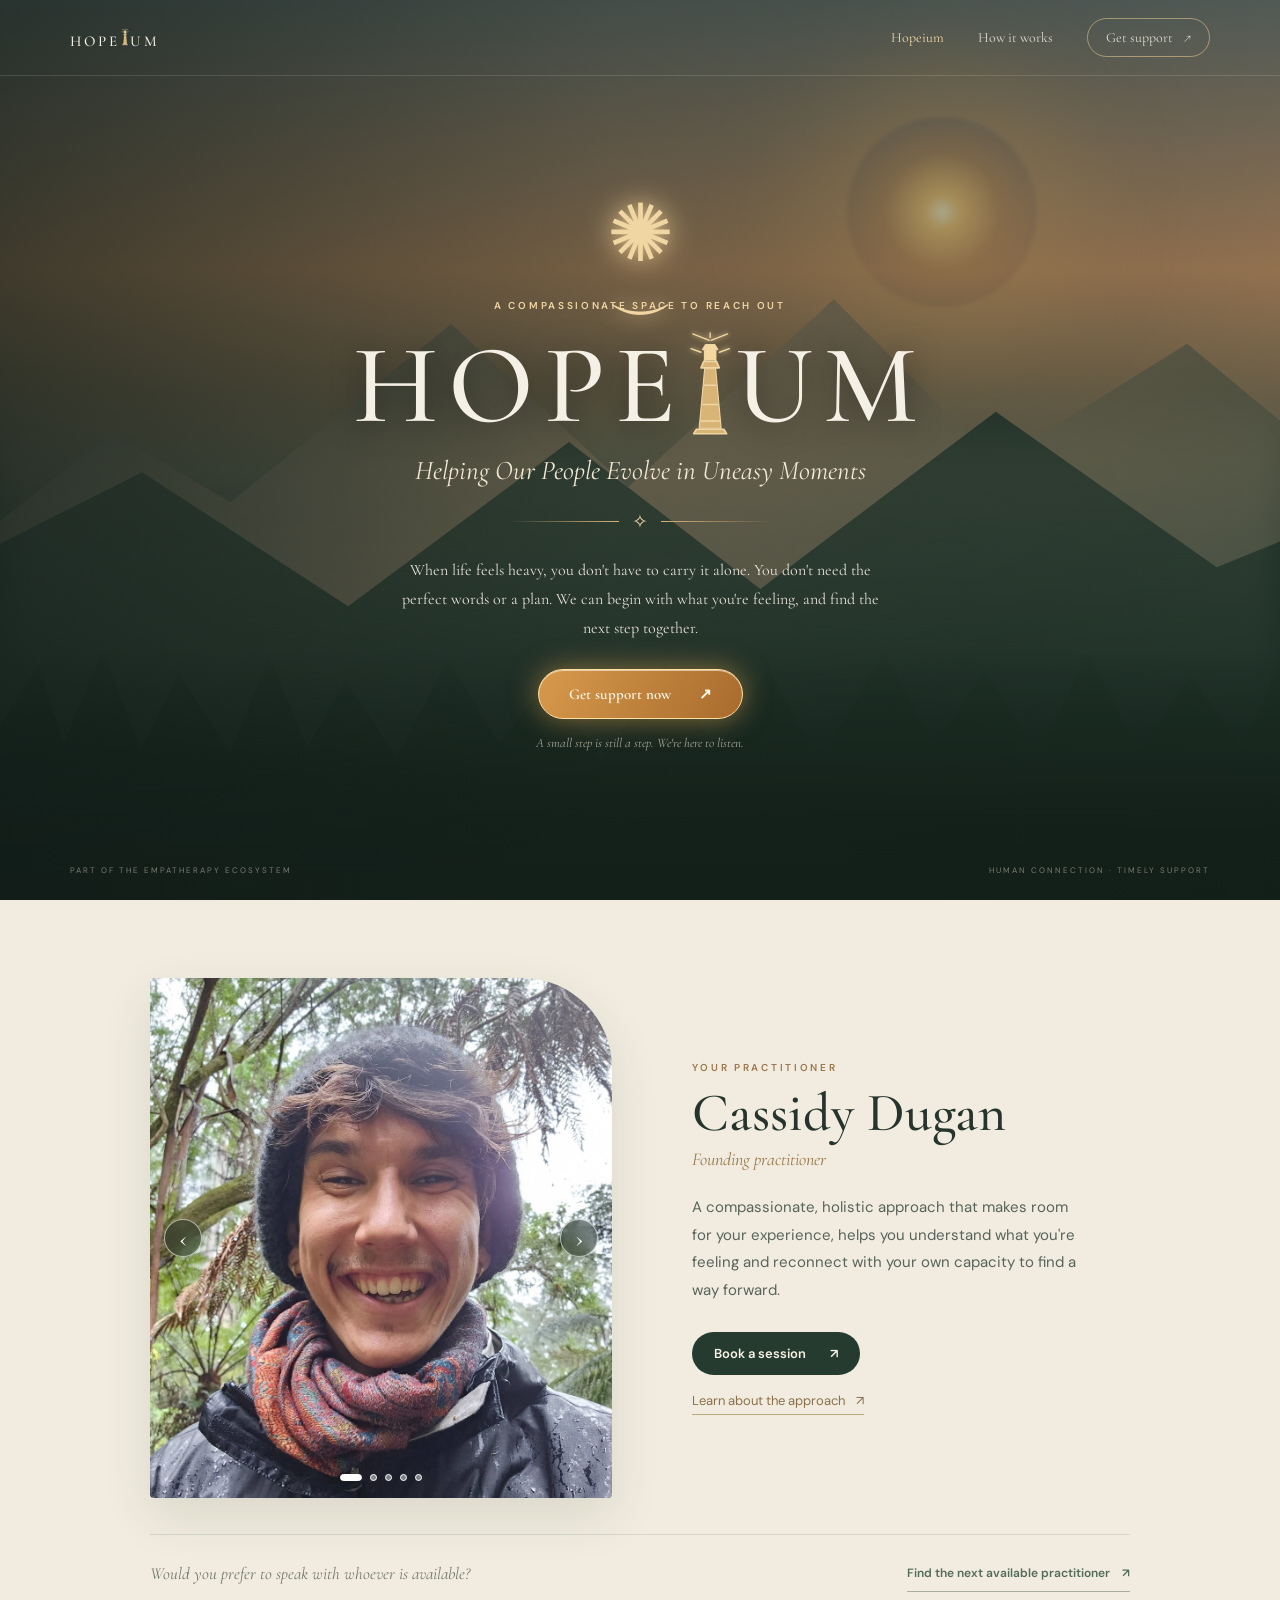
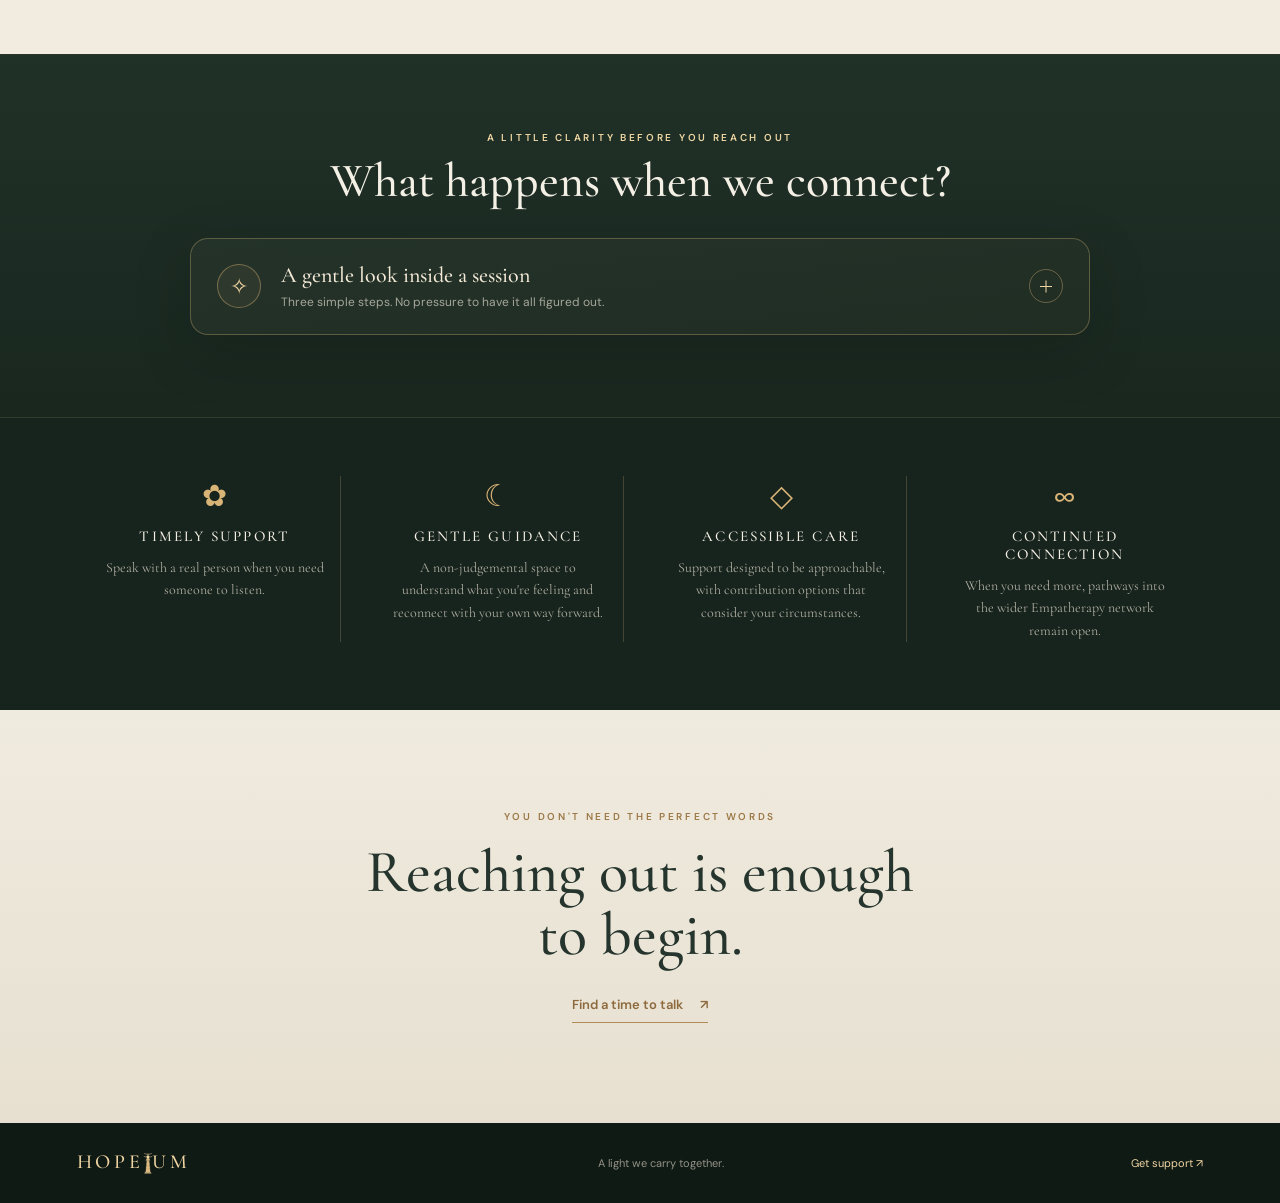
==== commit 480a4e93: "Remove dancing photo from practitioner gallery" ====
--- a/index.html
+++ b/index.html
@@ -37,7 +37,6 @@
           <img class="gallery-image is-active" src="assets/cassidy-forest.jpg" alt="Cassidy smiling outdoors in a forest" loading="lazy">
           <img class="gallery-image" src="assets/cassidy-guitar.jpg" alt="Cassidy with his guitar" loading="lazy">
           <img class="gallery-image" src="assets/cassidy-travel.jpg" alt="Cassidy travelling and exploring" loading="lazy">
-          <img class="gallery-image" src="assets/cassidy-dance.jpg" alt="Cassidy dancing" loading="lazy">
           <img class="gallery-image" src="assets/cassidy-pysch.jpg" alt="Cassidy in a reflective, personal moment" loading="lazy">
           <img class="gallery-image" src="assets/cassidy-nature.jpg" alt="Cassidy spending time in nature" loading="lazy">
           <button class="gallery-arrow gallery-prev" type="button" aria-label="Previous photo">‹</button>
@@ -48,7 +47,6 @@
             <button class="gallery-dot" type="button" aria-label="Show photo 3" aria-pressed="false"></button>
             <button class="gallery-dot" type="button" aria-label="Show photo 4" aria-pressed="false"></button>
             <button class="gallery-dot" type="button" aria-label="Show photo 5" aria-pressed="false"></button>
-            <button class="gallery-dot" type="button" aria-label="Show photo 6" aria-pressed="false"></button>
           </div>        </div>
       </div>
       <div class="practitioner-intro">
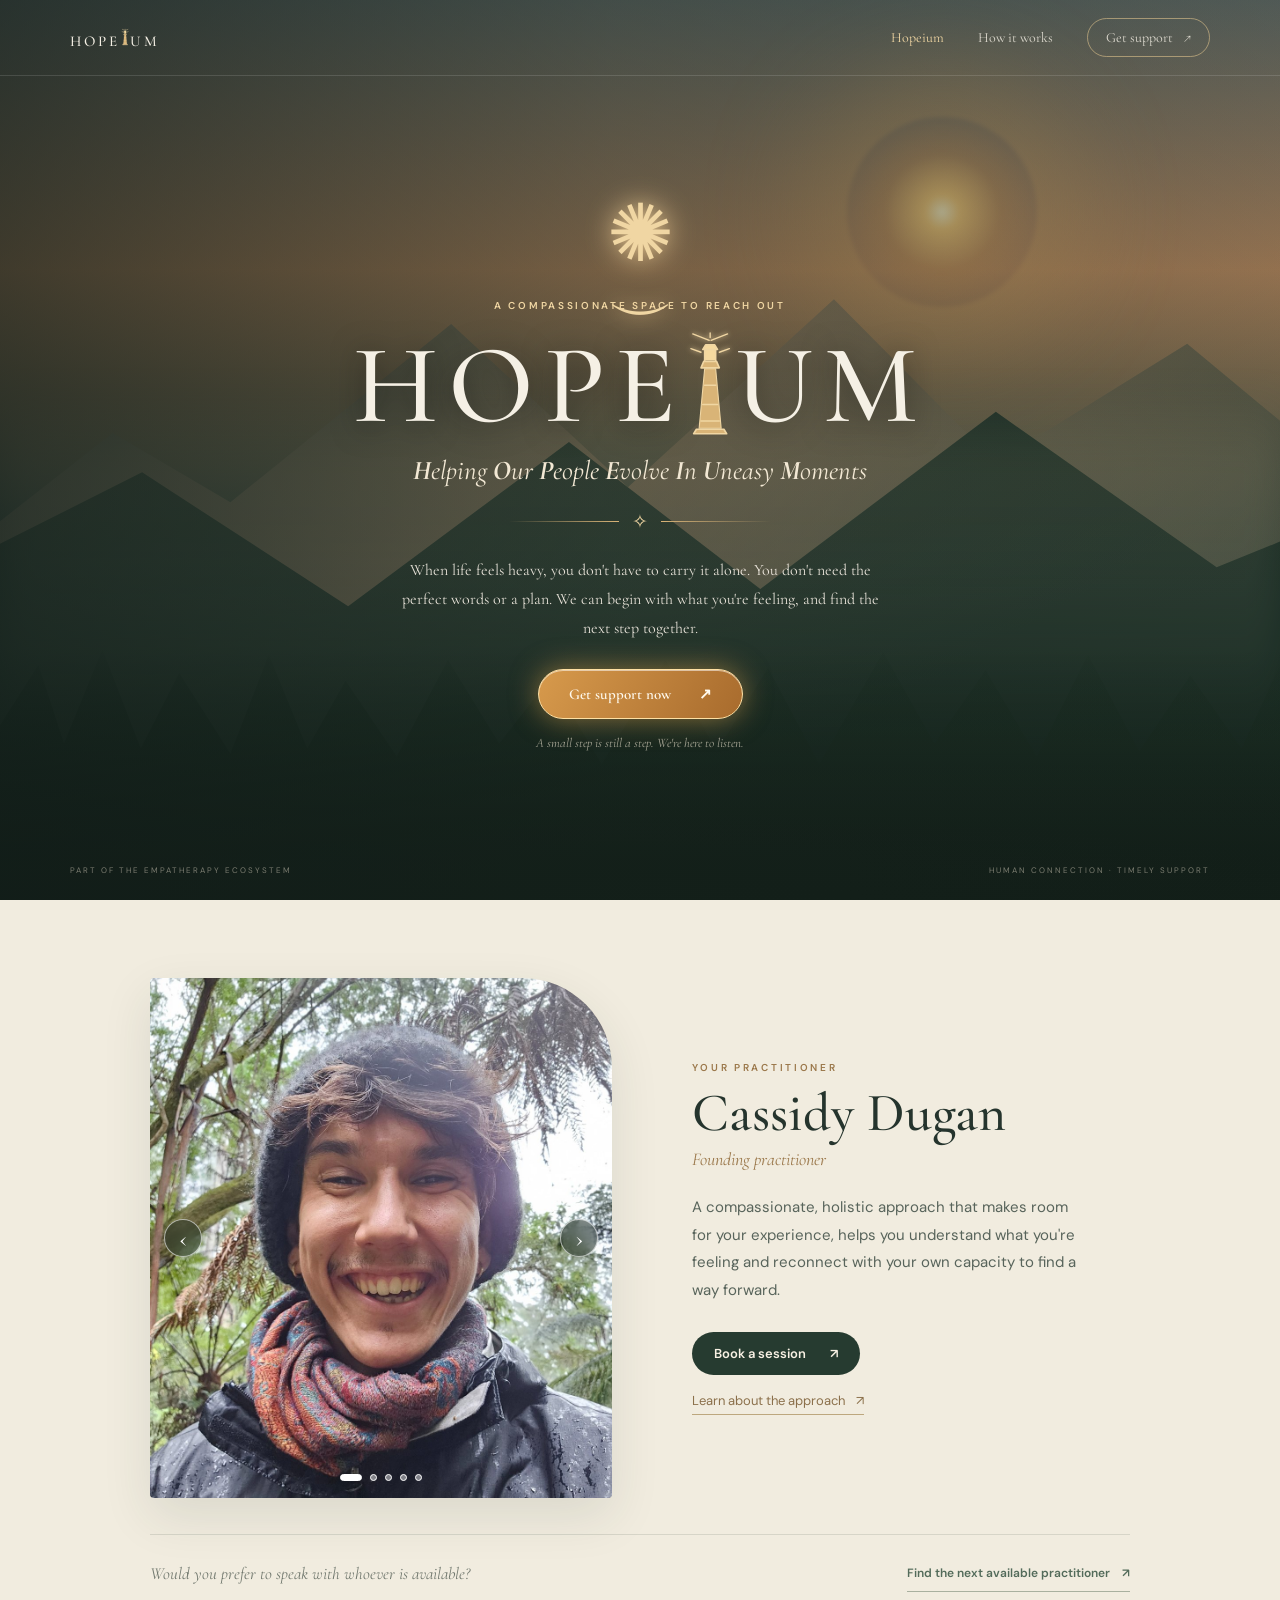
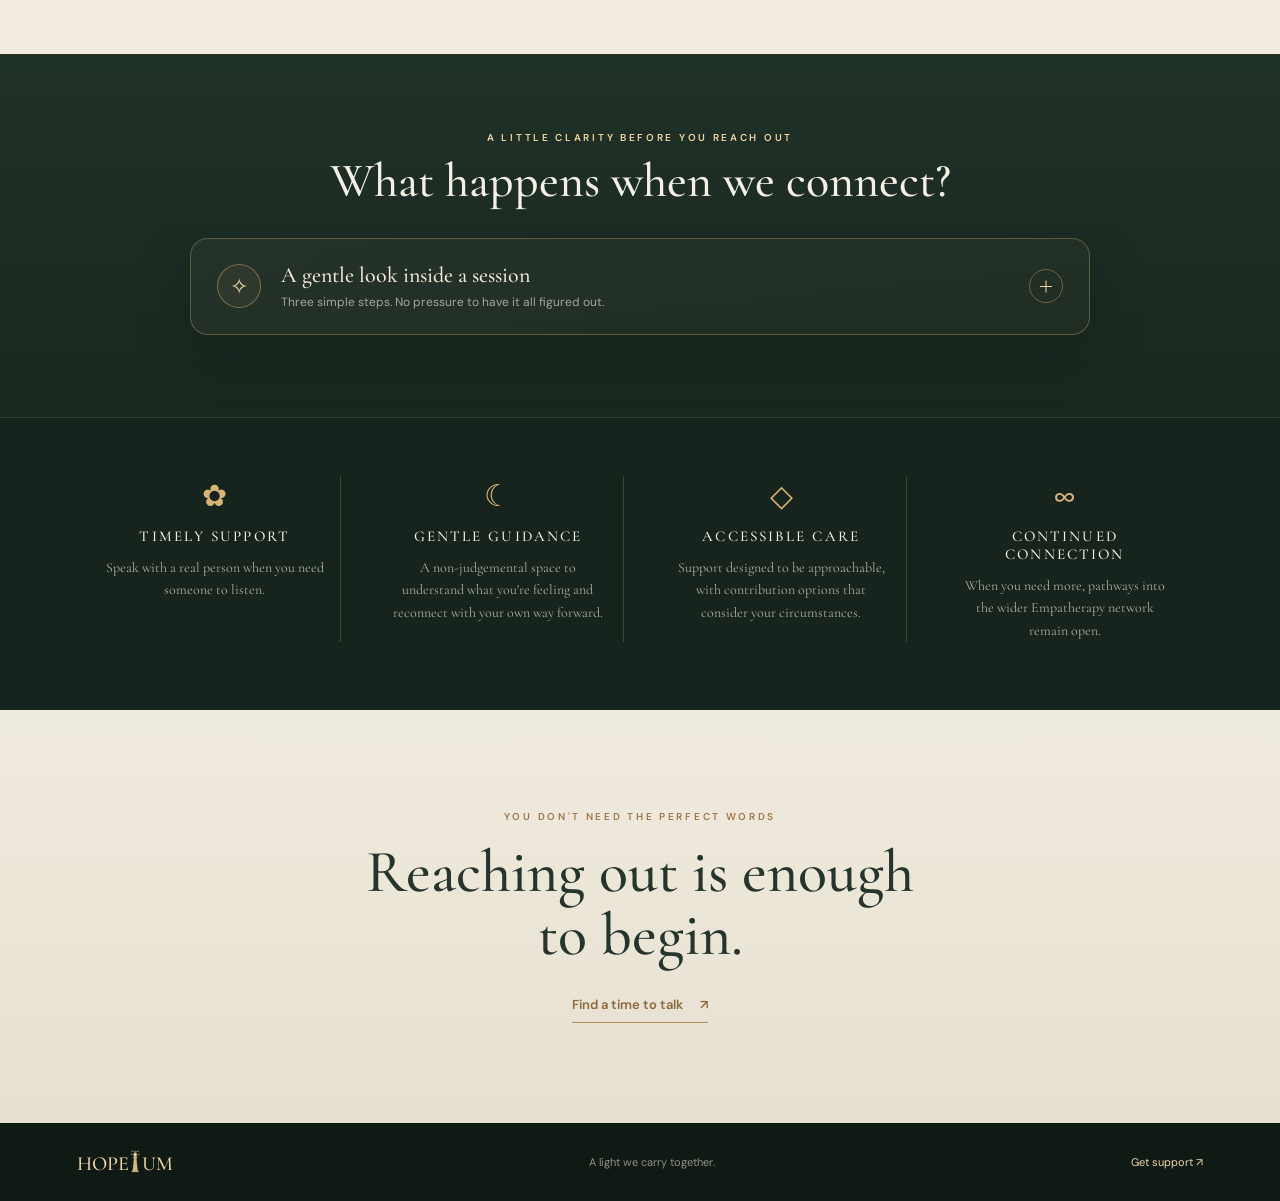
==== commit 8eb0c859: "Emphasise HOPEIUM initials in homepage tagline" ====
--- a/index.html
+++ b/index.html
@@ -22,7 +22,7 @@
       <div class="hope-emblem" aria-hidden="true"><span class="emblem-rays">✺</span><span class="emblem-hands">⌒</span></div>
       <p class="overline">A compassionate space to reach out</p>
       <h1 class="hopeium-wordmark" aria-label="HOPEIUM">HOPE<span class="lighthouse-i" role="img" aria-label="I represented by a lighthouse"><svg viewBox="0 0 44 112" aria-hidden="true" focusable="false"><path class="light-rays" d="M21 8L3 1M23 8L41 1M22 5V0"/><path class="tower" d="M16 39H28L34 104H10L16 39Z"/><path class="tower-detail" d="M16 57H28M14 78H30M12 96H32"/><path class="gallery" d="M12 38H32L29 31H15L12 38Z"/><path class="lantern" d="M16 30V18H28V30M14 18H30L27 13H17L14 18Z"/><path class="lantern-glow" d="M12 21L1 17M32 21L43 17"/><path class="base" d="M7 105H37L40 110H4L7 105Z"/></svg></span>UM</h1>
-      <p class="tagline">Helping Our People Evolve in Uneasy Moments</p>
+      <p class="tagline"><strong>H</strong>elping <strong>O</strong>ur <strong>P</strong>eople <strong>E</strong>volve <strong>I</strong>n <strong>U</strong>neasy <strong>M</strong>oments</p>
       <div class="ornament"><span></span>✧<span></span></div>
       <p class="intro">When life feels heavy, you don't have to carry it alone. You don't need the perfect words or a plan. We can begin with what you're feeling, and find the next step together.</p>
       <a class="primary-button" href="support.html">Get support now <span>↗</span></a>
@@ -35,10 +35,10 @@
       <div class="practitioner-gallery" aria-label="Photos of Cassidy">
         <div class="gallery-frame">
           <img class="gallery-image is-active" src="assets/cassidy-forest.jpg" alt="Cassidy smiling outdoors in a forest" loading="lazy">
+          <img class="gallery-image" src="assets/cassidy-travel.jpg" alt="Cassidy travelling and exploring" loading="lazy">
           <img class="gallery-image" src="assets/cassidy-guitar.jpg" alt="Cassidy with his guitar" loading="lazy">
-          <img class="gallery-image" src="assets/cassidy-travel.jpg" alt="Cassidy travelling and exploring" loading="lazy">
+          <img class="gallery-image" src="assets/cassidy-nature.jpg" alt="Cassidy spending time in nature" loading="lazy">
           <img class="gallery-image" src="assets/cassidy-pysch.jpg" alt="Cassidy in a reflective, personal moment" loading="lazy">
-          <img class="gallery-image" src="assets/cassidy-nature.jpg" alt="Cassidy spending time in nature" loading="lazy">
           <button class="gallery-arrow gallery-prev" type="button" aria-label="Previous photo">‹</button>
           <button class="gallery-arrow gallery-next" type="button" aria-label="Next photo">›</button>
           <div class="gallery-dots" role="group" aria-label="Choose a photo">
--- a/styles.css
+++ b/styles.css
@@ -83,3 +83,24 @@
 .practitioner-directory .next-button{display:inline-flex;align-items:center;gap:12px;padding:10px 0;color:#536b5a;font:600 12px "DM Sans",sans-serif;border-bottom:1px solid #a9b09f}
 @media(max-width:720px){.practitioner-directory{padding:56px 6vw 44px}.practitioner-profile{grid-template-columns:1fr;gap:25px;max-width:480px}.gallery-frame{aspect-ratio:4/4.1;max-height:470px;border-top-right-radius:68px}.practitioner-intro{padding:0 2px}.practitioner-intro h2{font-size:43px}.practitioner-intro .practitioner-bio{font-size:14px;margin-bottom:22px}.practitioner-directory .directory-next{max-width:480px;margin-top:29px;align-items:flex-start;flex-direction:column;gap:10px}.practitioner-directory .directory-next p{font-size:16px}}
 @media(prefers-reduced-motion:reduce){.gallery-image,.gallery-arrow,.gallery-dot{transition:none}}
+
+/* Footer wordmark: balance the lighthouse between HOPE and UM. */
+footer .footer-brand{
+  display:inline-flex;
+  align-items:flex-end;
+  gap:0;
+  letter-spacing:0;
+  line-height:1;
+  white-space:nowrap;
+}
+footer .footer-brand .lighthouse-i{
+  width:.42em;
+  height:1.2em;
+  margin:0 .12em -.02em;
+  flex:0 0 auto;
+}
+footer .footer-brand .lighthouse-i svg{
+  display:block;
+  width:100%;
+  height:100%;
+}
